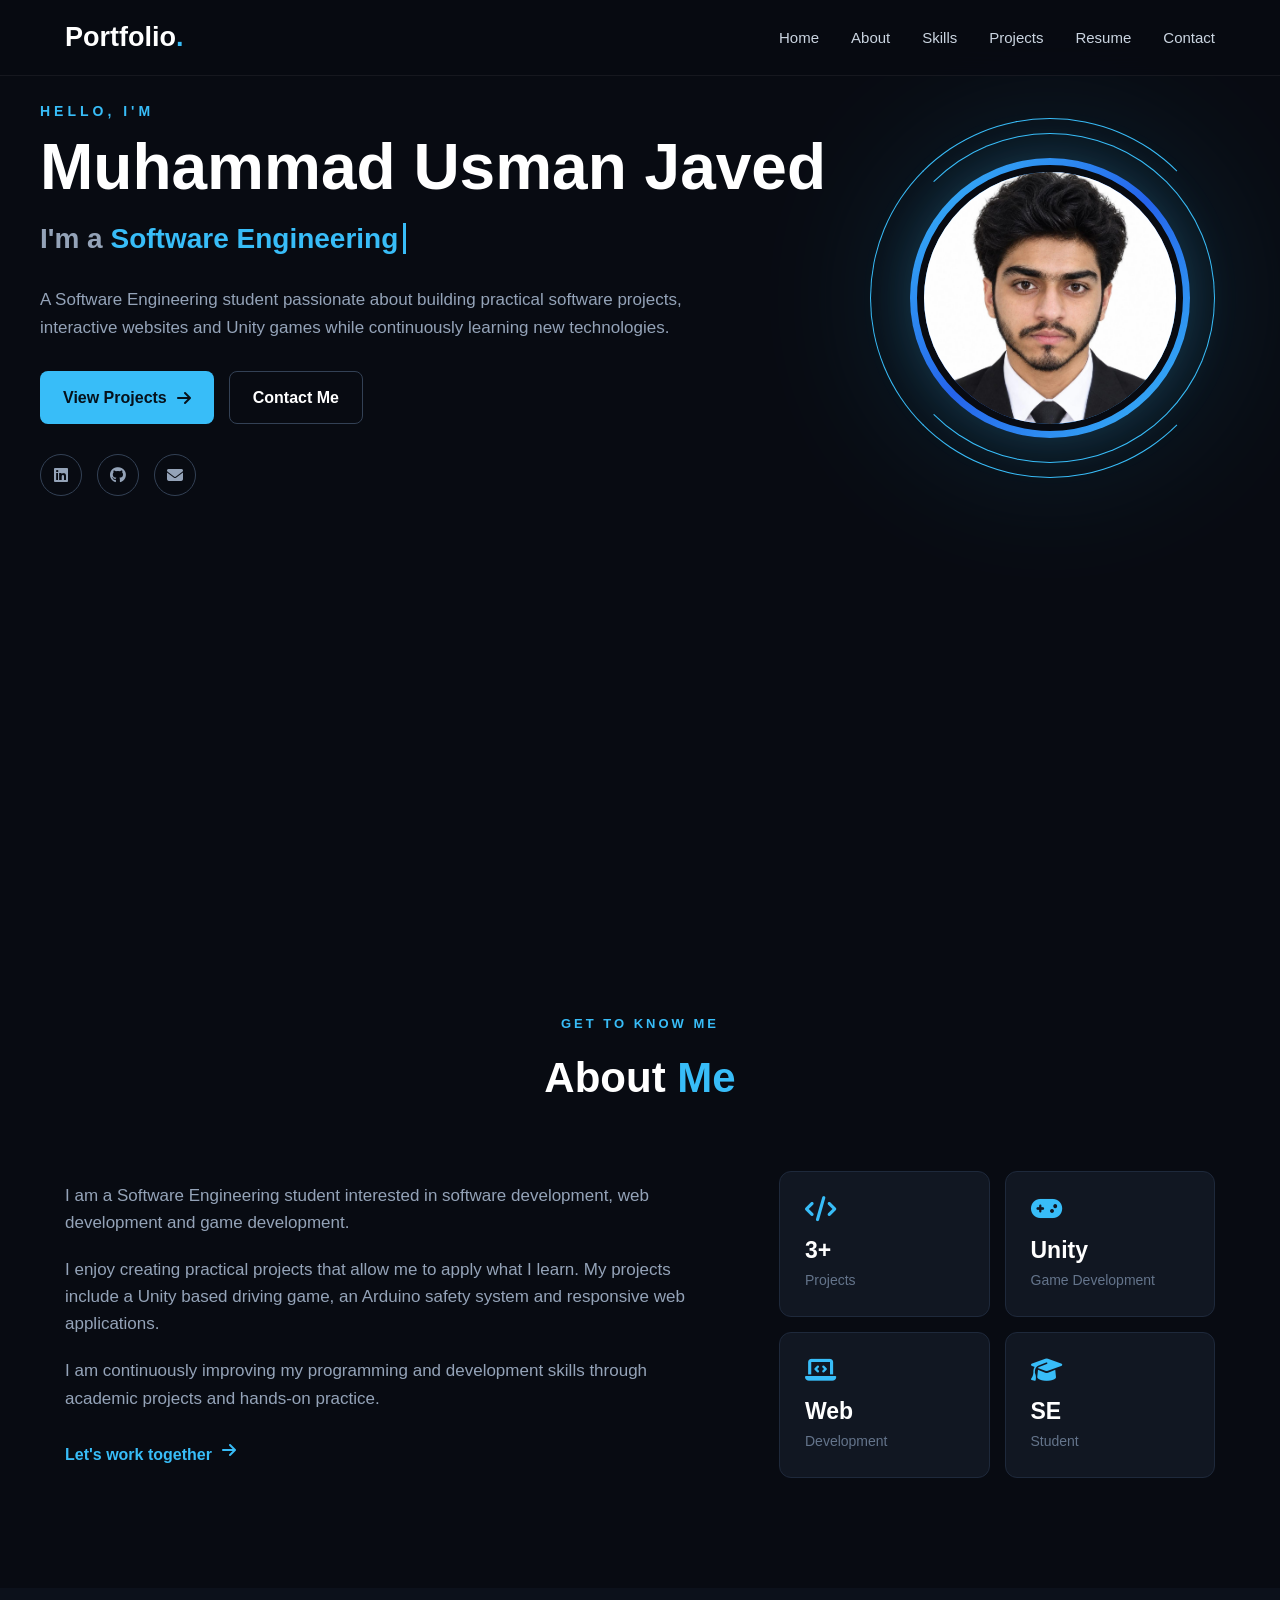
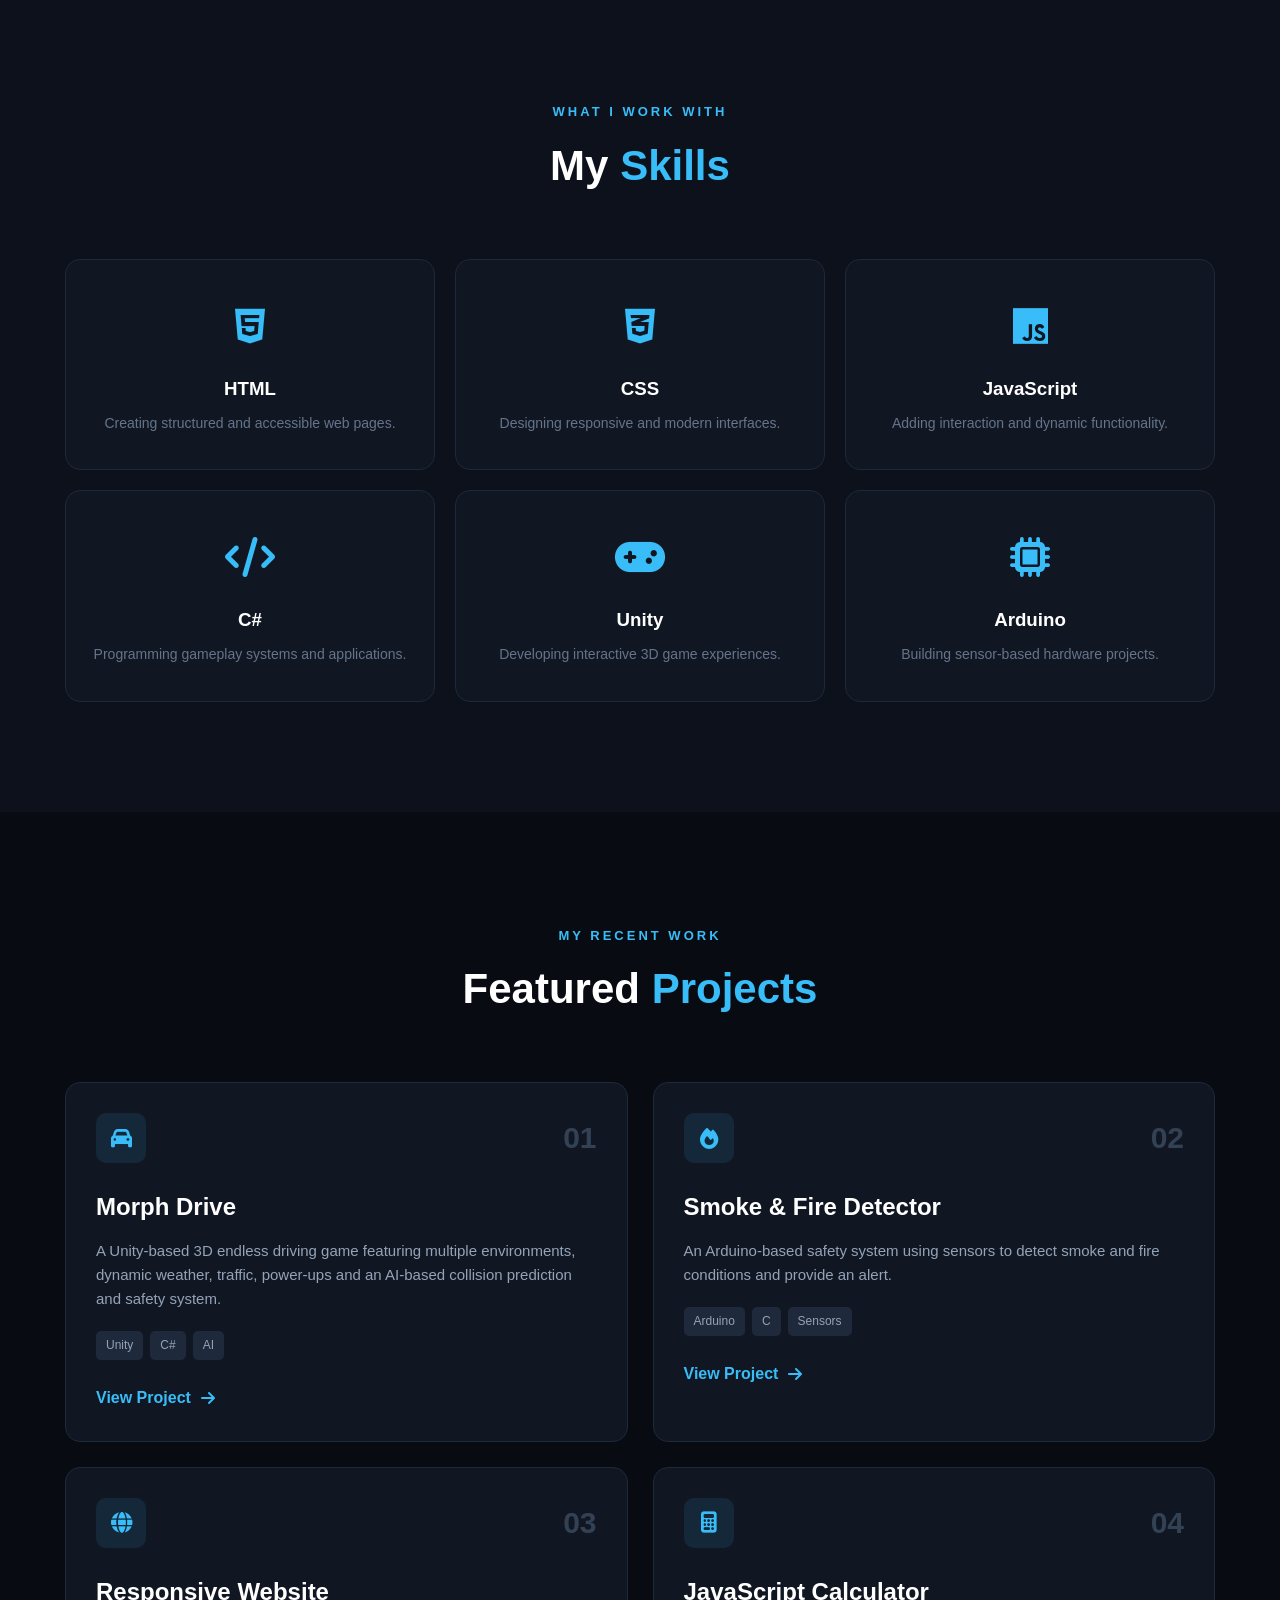
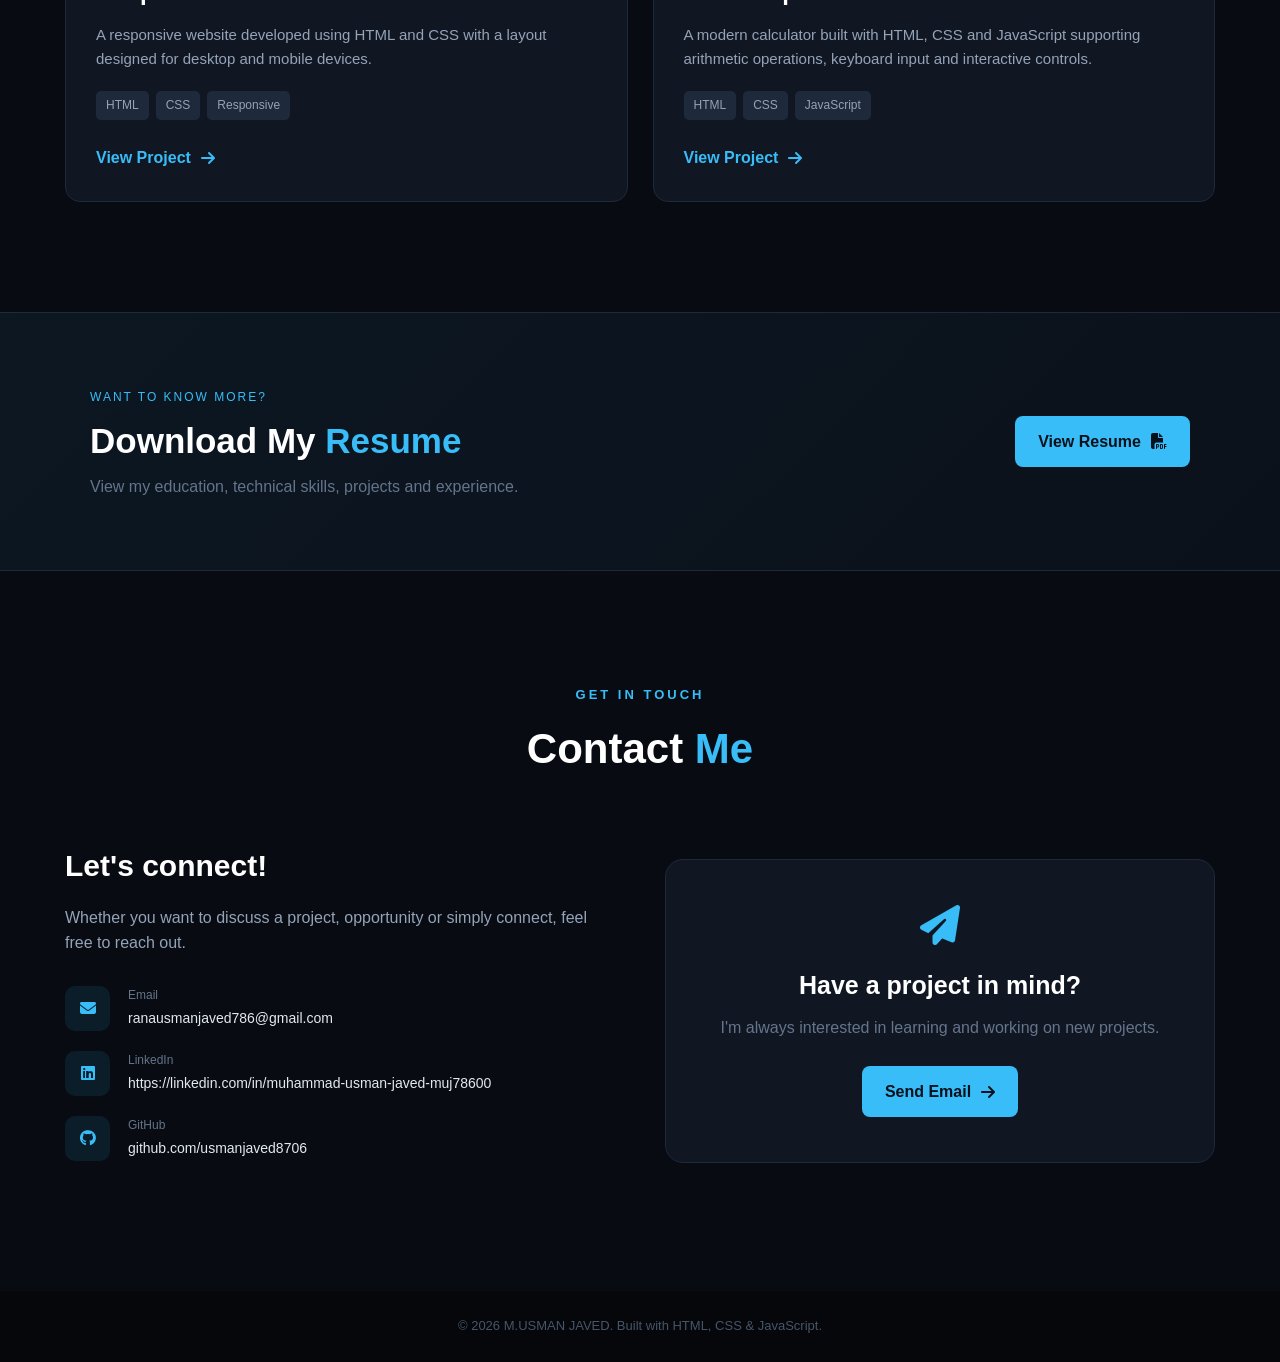
==== Index.html.html @ 0118e619 "Add files via upload" ====
<!DOCTYPE html>
<html lang="en">

<head>
    <meta charset="UTF-8">
    <meta name="viewport" content="width=device-width, initial-scale=1.0">

    <title>Muhammad Usman Javed| Software Engineering Student</title>

    <link rel="stylesheet" href="style.css">

    <!-- Font Awesome -->
    <link rel="stylesheet"
        href="https://cdnjs.cloudflare.com/ajax/libs/font-awesome/6.5.2/css/all.min.css">
</head>

<body>

    <!-- =========================
         NAVBAR
    ========================== -->

    <header class="header">

        <nav class="navbar">

            <a href="#home" class="logo">
                Portfolio<span>.</span>
            </a>

            <button class="menu-toggle" id="menuToggle">
                <i class="fas fa-bars"></i>
            </button>

            <ul class="nav-links" id="navLinks">

                <li>
                    <a href="#home">Home</a>
                </li>

                <li>
                    <a href="#about">About</a>
                </li>

                <li>
                    <a href="#skills">Skills</a>
                </li>

                <li>
                    <a href="#projects">Projects</a>
                </li>

                <li>
                    <a href="#resume">Resume</a>
                </li>

                <li>
                    <a href="#contact">Contact</a>
                </li>

            </ul>

        </nav>

    </header>


    <!-- =========================
         HERO
    ========================== -->

    <section id="home" class="hero">

        <div class="hero-container">

            <!-- LEFT SIDE -->

            <div class="hero-content">

                <p class="hello">
                    HELLO, I'M
                </p>

                <h1>
                    Muhammad Usman Javed
                </h1>

                <h2>
                    I'm a
                    <span id="typing"></span>
                </h2>

                <p class="hero-description">
                    A Software Engineering student passionate about
                    building practical software projects, interactive
                    websites and Unity games while continuously
                    learning new technologies.
                </p>

                <div class="hero-buttons">

                    <a href="#projects" class="btn primary-btn">
                        View Projects
                        <i class="fas fa-arrow-right"></i>
                    </a>

                    <a href="#contact" class="btn secondary-btn">
                        Contact Me
                    </a>

                </div>

                <div class="social-links">

                    <a href="https://linkedin.com/in/muhammad-usman-javed-muj78600" target="_blank">
                        <i class="fab fa-linkedin"></i>
                    </a>

                    <a href="https://github.com/usmanjaved8706" target="_blank">
                        <i class="fab fa-github"></i>
                    </a>

                    <a href="mailto:ranausmanjaved786@gmail.com">
                        <i class="fas fa-envelope"></i>
                    </a>

                </div>

            </div>


            <!-- PROFILE PHOTO -->

            <div class="profile-container">

                <div class="profile-glow"></div>

                <div class="profile-circle">

                    <img src="My Picture.jpeg"
                        alt="Profile Photo">

                </div>

                <div class="profile-decoration decoration-one"></div>
                <div class="profile-decoration decoration-two"></div>

            </div>

        </div>

    </section>


    <!-- =========================
         ABOUT
    ========================== -->

    <section id="about" class="section">

        <div class="section-heading">

            <span>GET TO KNOW ME</span>

            <h2>
                About <strong>Me</strong>
            </h2>

        </div>

        <div class="about-container">

            <div class="about-text">

                <p>
                    I am a Software Engineering student interested in
                    software development, web development and game
                    development.
                </p>

                <p>
                    I enjoy creating practical projects that allow me
                    to apply what I learn. My projects include a Unity
                    based driving game, an Arduino safety system and
                    responsive web applications.
                </p>

                <p>
                    I am continuously improving my programming and
                    development skills through academic projects and
                    hands-on practice.
                </p>

                <a href="#contact" class="text-link">
                    Let's work together
                    <i class="fas fa-arrow-right"></i>
                </a>

            </div>


            <div class="about-stats">

                <div class="stat-card">

                    <i class="fas fa-code"></i>

                    <h3>3+</h3>

                    <p>Projects</p>

                </div>

                <div class="stat-card">

                    <i class="fas fa-gamepad"></i>

                    <h3>Unity</h3>

                    <p>Game Development</p>

                </div>

                <div class="stat-card">

                    <i class="fas fa-laptop-code"></i>

                    <h3>Web</h3>

                    <p>Development</p>

                </div>

                <div class="stat-card">

                    <i class="fas fa-graduation-cap"></i>

                    <h3>SE</h3>

                    <p>Student</p>

                </div>

            </div>

        </div>

    </section>


    <!-- =========================
         SKILLS
    ========================== -->

    <section id="skills" class="section skills-section">

        <div class="section-heading">

            <span>WHAT I WORK WITH</span>

            <h2>
                My <strong>Skills</strong>
            </h2>

        </div>


        <div class="skills-grid">

            <div class="skill-card">

                <div class="skill-icon">
                    <i class="fab fa-html5"></i>
                </div>

                <h3>HTML</h3>

                <p>
                    Creating structured and accessible web pages.
                </p>

            </div>


            <div class="skill-card">

                <div class="skill-icon">
                    <i class="fab fa-css3-alt"></i>
                </div>

                <h3>CSS</h3>

                <p>
                    Designing responsive and modern interfaces.
                </p>

            </div>


            <div class="skill-card">

                <div class="skill-icon">
                    <i class="fab fa-js"></i>
                </div>

                <h3>JavaScript</h3>

                <p>
                    Adding interaction and dynamic functionality.
                </p>

            </div>


            <div class="skill-card">

                <div class="skill-icon">
                    <i class="fas fa-code"></i>
                </div>

                <h3>C#</h3>

                <p>
                    Programming gameplay systems and applications.
                </p>

            </div>


            <div class="skill-card">

                <div class="skill-icon">
                    <i class="fas fa-gamepad"></i>
                </div>

                <h3>Unity</h3>

                <p>
                    Developing interactive 3D game experiences.
                </p>

            </div>


            <div class="skill-card">

                <div class="skill-icon">
                    <i class="fas fa-microchip"></i>
                </div>

                <h3>Arduino</h3>

                <p>
                    Building sensor-based hardware projects.
                </p>

            </div>

        </div>

    </section>


    <!-- =========================
         PROJECTS
    ========================== -->

    <section id="projects" class="section">

        <div class="section-heading">

            <span>MY RECENT WORK</span>

            <h2>
                Featured <strong>Projects</strong>
            </h2>

        </div>


        <div class="projects-grid">


            <!-- PROJECT 1 -->

            <div class="project-card">

                <div class="project-top">

                    <div class="project-icon">
                        <i class="fas fa-car"></i>
                    </div>

                    <span>
                        01
                    </span>

                </div>

                <h3>
                    Morph Drive
                </h3>

                <p>
                    A Unity-based 3D endless driving game featuring
                    multiple environments, dynamic weather, traffic,
                    power-ups and an AI-based collision prediction
                    and safety system.
                </p>

                <div class="project-tags">

                    <span>Unity</span>
                    <span>C#</span>
                    <span>AI</span>

                </div>

                <a href="#" class="project-link">
                    View Project
                    <i class="fas fa-arrow-right"></i>
                </a>

            </div>


            <!-- PROJECT 2 -->

            <div class="project-card">

                <div class="project-top">

                    <div class="project-icon">
                        <i class="fas fa-fire"></i>
                    </div>

                    <span>
                        02
                    </span>

                </div>

                <h3>
                    Smoke & Fire Detector
                </h3>

                <p>
                    An Arduino-based safety system using sensors
                    to detect smoke and fire conditions and provide
                    an alert.
                </p>

                <div class="project-tags">

                    <span>Arduino</span>
                    <span>C</span>
                    <span>Sensors</span>

                </div>

                <a href="#" class="project-link">
                    View Project
                    <i class="fas fa-arrow-right"></i>
                </a>

            </div>


            <!-- PROJECT 3 -->

            <div class="project-card">

                <div class="project-top">

                    <div class="project-icon">
                        <i class="fas fa-globe"></i>
                    </div>

                    <span>
                        03
                    </span>

                </div>

                <h3>
                    Responsive Website
                </h3>

                <p>
                    A responsive website developed using HTML and
                    CSS with a layout designed for desktop and
                    mobile devices.
                </p>

                <div class="project-tags">

                    <span>HTML</span>
                    <span>CSS</span>
                    <span>Responsive</span>

                </div>

                <a href="#" class="project-link">
                    View Project
                    <i class="fas fa-arrow-right"></i>
                </a>

            </div>


            <!-- PROJECT 4 -->

            <div class="project-card">

                <div class="project-top">

                    <div class="project-icon">
                        <i class="fas fa-calculator"></i>
                    </div>

                    <span>
                        04
                    </span>

                </div>

                <h3>
                    JavaScript Calculator
                </h3>

                <p>
                    A modern calculator built with HTML, CSS and
                    JavaScript supporting arithmetic operations,
                    keyboard input and interactive controls.
                </p>

                <div class="project-tags">

                    <span>HTML</span>
                    <span>CSS</span>
                    <span>JavaScript</span>

                </div>

                <a href="#" class="project-link">
                    View Project
                    <i class="fas fa-arrow-right"></i>
                </a>

            </div>

        </div>

    </section>


    <!-- =========================
         RESUME
    ========================== -->

    <section id="resume" class="resume-section">

        <div class="resume-content">

            <div>

                <span class="resume-small">
                    WANT TO KNOW MORE?
                </span>

                <h2>
                    Download My <strong>Resume</strong>
                </h2>

                <p>
                    View my education, technical skills, projects
                    and experience.
                </p>

            </div>

            <a href="Muhammad Usman Javed CV.pdf"
                target="_blank"
                class="btn primary-btn">

                View Resume

                <i class="fas fa-file-pdf"></i>

            </a>

        </div>

    </section>


    <!-- =========================
         CONTACT
    ========================== -->

    <section id="contact" class="section contact-section">

        <div class="section-heading">

            <span>GET IN TOUCH</span>

            <h2>
                Contact <strong>Me</strong>
            </h2>

        </div>


        <div class="contact-container">

            <div class="contact-text">

                <h3>
                    Let's connect!
                </h3>

                <p>
                    Whether you want to discuss a project,
                    opportunity or simply connect, feel free
                    to reach out.
                </p>

                <div class="contact-item">

                    <i class="fas fa-envelope"></i>

                    <div>
                        <span>Email</span>
                        <a href="mailto:ranausmanjaved786@gmail.com">
                        ranausmanjaved786@gmail.com
                    </a>
                    </div>

                </div>


                <div class="contact-item">

                    <i class="fab fa-linkedin"></i>

                    <div>
                        <span>LinkedIn</span>
                        <a href="https://linkedin.com/in/muhammad-usman-javed-muj78600" target="_blank">
                            https://linkedin.com/in/muhammad-usman-javed-muj78600
                        </a>
                    </div>

                </div>


                <div class="contact-item">

                    <i class="fab fa-github"></i>

                    <div>
                        <span>GitHub</span>
                        <a href="https://github.com/usmanjaved8706" target="_blank">
                            github.com/usmanjaved8706
                        </a>
                    </div>

                </div>

            </div>


            <div class="contact-card">

                <i class="fas fa-paper-plane"></i>

                <h3>
                    Have a project in mind?
                </h3>

                <p>
                    I'm always interested in learning and
                    working on new projects.
                </p>

                <a href="mailto:ranausmanjaved786@gmail.com" class="btn primary-btn">

                    Send Email

                    <i class="fas fa-arrow-right"></i>

                </a>

            </div>

        </div>

    </section>


    <!-- =========================
         FOOTER
    ========================== -->

    <footer>

        <p>
            © 2026 M.USMAN JAVED.
            Built with HTML, CSS & JavaScript.
        </p>

    </footer>


    <script src="script.js"></script>

</body>

</html>
---- style.css ----
/* ========================================
   RESET
======================================== */

* {
    margin: 0;
    padding: 0;
    box-sizing: border-box;
}

html {
    scroll-behavior: smooth;
}

body {
    font-family: Arial, Helvetica, sans-serif;
    background: #080b12;
    color: #ffffff;
    line-height: 1.6;
}

html {
    overflow-x: hidden;
}

body {
    overflow-x: hidden;
    width: 100%;
}

a {
    text-decoration: none;
    color: inherit;
}

section {
    scroll-margin-top: 80px;
}


/* ========================================
   HEADER
======================================== */

.header {
    position: fixed;
    top: 0;
    left: 0;
    width: 100%;
    z-index: 1000;

    background: rgba(8, 11, 18, 0.85);

    backdrop-filter: blur(15px);

    border-bottom: 1px solid rgba(255, 255, 255, 0.06);
}

.navbar {
    max-width: 1200px;
    margin: auto;

    height: 75px;

    padding: 0 25px;

    display: flex;
    align-items: center;
    justify-content: space-between;
}

.logo {
    font-size: 27px;
    font-weight: 800;
}

.logo span {
    color: #38bdf8;
}

.nav-links {
    display: flex;
    list-style: none;
    gap: 32px;
}

.nav-links a {
    color: #cbd5e1;

    font-size: 15px;

    transition: 0.3s;
}

.nav-links a:hover {
    color: #38bdf8;
}

.menu-toggle {
    display: none;

    border: none;
    background: none;

    color: white;

    font-size: 25px;

    cursor: pointer;
}


/* ========================================
   HERO
======================================== */

/* ========================================
   HERO
======================================== */

.hero {
    min-height: 100vh;
    width: 100%;
    padding: 100px 25px 60px;
    box-sizing: border-box;
    overflow: hidden;
}

.hero-container {
    width: 100%;
    max-width: 1200px;
    margin: 0 auto;

    display: grid;
    grid-template-columns: minmax(0, 1fr) 380px;

    align-items: center;
    gap: 70px;
}

.hero-content {
    min-width: 0;
    max-width: 100%;
    animation: slideLeft 1s ease;
}

.hello {
    color: #38bdf8;
    font-size: 14px;
    letter-spacing: 4px;
    font-weight: bold;
    margin-bottom: 12px;
}

.hero h1 {
    font-size: 64px;
    line-height: 1.05;
    margin-bottom: 15px;
    white-space: nowrap;
}

.hero h2 {
    font-size: 28px;
    color: #94a3b8;
    margin-bottom: 25px;
}

#typing {
    color: #38bdf8;
    border-right: 3px solid #38bdf8;
    padding-right: 5px;
}

.hero-description {
    max-width: 650px;
    color: #94a3b8;
    font-size: 17px;
}

.hero-buttons {
    display: flex;
    gap: 15px;
    margin-top: 30px;
}

.btn {
    display: inline-flex;
    align-items: center;
    justify-content: center;
    gap: 10px;
    padding: 13px 23px;
    border-radius: 8px;
    font-weight: bold;
    transition: 0.3s;
}

.primary-btn {
    background: #38bdf8;
    color: #06111b;
}

.primary-btn:hover {
    transform: translateY(-4px);
    box-shadow: 0 10px 30px rgba(56, 189, 248, 0.25);
}

.secondary-btn {
    border: 1px solid #334155;
    color: white;
}

.secondary-btn:hover {
    border-color: #38bdf8;
    color: #38bdf8;
    transform: translateY(-4px);
}

.social-links {
    display: flex;
    gap: 15px;
    margin-top: 30px;
}

.social-links a {
    width: 42px;
    height: 42px;
    border: 1px solid #334155;
    border-radius: 50%;

    display: flex;
    justify-content: center;
    align-items: center;

    color: #94a3b8;
    transition: 0.3s;
}

.social-links a:hover {
    color: #38bdf8;
    border-color: #38bdf8;
    transform: translateY(-4px);
}


/* ========================================
   PROFILE PHOTO
======================================== */

.profile-container {
    position: relative;

    width: 350px;
    height: 350px;

    margin: auto;

    display: flex;

    justify-content: center;
    align-items: center;

    animation: float 4s ease-in-out infinite;
}

.profile-glow {
    position: absolute;

    width: 300px;
    height: 300px;

    border-radius: 50%;

    background: #38bdf8;

    filter: blur(80px);

    opacity: 0.16;
}

.profile-circle {
    position: relative;

    width: 280px;
    height: 280px;

    border-radius: 50%;

    padding: 7px;

    background:
        linear-gradient(
            135deg,
            #38bdf8,
            #2563eb,
            #38bdf8
        );

    box-shadow:
        0 0 50px rgba(56, 189, 248, 0.2);
}

.profile-circle img {
    width: 100%;
    height: 100%;

    border-radius: 50%;

    object-fit: cover;

    border: 7px solid #080b12;
}

.profile-decoration {
    position: absolute;

    border: 1px solid #38bdf8;

    border-radius: 50%;
}

.decoration-one {
    width: 330px;
    height: 330px;

    border-left-color: transparent;

    animation: rotate 10s linear infinite;
}

.decoration-two {
    width: 360px;
    height: 360px;

    border-right-color: transparent;

    animation: rotateReverse 15s linear infinite;
}


/* ========================================
   SECTIONS
======================================== */

.section {
    max-width: 1200px;

    margin: auto;

    padding: 110px 25px;
}

.section-heading {
    text-align: center;

    margin-bottom: 60px;
}

.section-heading span {
    color: #38bdf8;

    font-size: 13px;

    letter-spacing: 3px;

    font-weight: bold;
}

.section-heading h2 {
    font-size: 42px;

    margin-top: 8px;
}

.section-heading strong {
    color: #38bdf8;
}


/* ========================================
   ABOUT
======================================== */

.about-container {
    display: grid;

    grid-template-columns: 1.2fr 0.8fr;

    gap: 60px;

    align-items: center;
}

.about-text p {
    color: #94a3b8;

    font-size: 17px;

    margin-bottom: 20px;
}

.text-link {
    display: inline-flex;

    gap: 10px;

    color: #38bdf8;

    font-weight: bold;

    margin-top: 10px;
}

.text-link:hover i {
    transform: translateX(5px);
}

.text-link i {
    transition: 0.3s;
}

.about-stats {
    display: grid;

    grid-template-columns: 1fr 1fr;

    gap: 15px;
}

.stat-card {
    padding: 25px;

    background: #111722;

    border: 1px solid #1e293b;

    border-radius: 12px;

    transition: 0.3s;
}

.stat-card:hover {
    transform: translateY(-5px);

    border-color: #38bdf8;
}

.stat-card i {
    color: #38bdf8;

    font-size: 25px;

    margin-bottom: 10px;
}

.stat-card h3 {
    font-size: 23px;
}

.stat-card p {
    color: #64748b;

    font-size: 14px;
}


/* ========================================
   SKILLS
======================================== */

.skills-section {
    max-width: none;

    background: #0c111b;
}

.skills-section .section-heading,
.skills-grid {
    max-width: 1200px;

    margin-left: auto;
    margin-right: auto;
}

.skills-grid {
    display: grid;

    grid-template-columns:
        repeat(3, 1fr);

    gap: 20px;

    padding: 0 25px;
}

.skill-card {
    padding: 35px 25px;

    background: #111722;

    border: 1px solid #1e293b;

    border-radius: 15px;

    text-align: center;

    transition: 0.35s;
}

.skill-card:hover {
    transform: translateY(-8px);

    border-color: #38bdf8;

    box-shadow:
        0 15px 40px rgba(0, 0, 0, 0.2);
}

.skill-icon {
    font-size: 40px;

    color: #38bdf8;

    margin-bottom: 15px;
}

.skill-card h3 {
    margin-bottom: 8px;
}

.skill-card p {
    color: #64748b;

    font-size: 14px;
}


/* ========================================
   PROJECTS
======================================== */

.projects-grid {
    display: grid;

    grid-template-columns: 1fr 1fr;

    gap: 25px;
}

.project-card {
    padding: 30px;

    background: #111722;

    border: 1px solid #1e293b;

    border-radius: 15px;

    transition: 0.35s;
}

.project-card:hover {
    transform: translateY(-8px);

    border-color: #38bdf8;
}

.project-top {
    display: flex;

    justify-content: space-between;

    align-items: center;

    margin-bottom: 25px;
}

.project-icon {
    width: 50px;
    height: 50px;

    border-radius: 10px;

    background: rgba(56, 189, 248, 0.1);

    color: #38bdf8;

    display: flex;

    justify-content: center;
    align-items: center;

    font-size: 21px;
}

.project-top > span {
    color: #334155;

    font-size: 30px;

    font-weight: bold;
}

.project-card h3 {
    font-size: 24px;

    margin-bottom: 12px;
}

.project-card p {
    color: #94a3b8;

    font-size: 15px;
}

.project-tags {
    display: flex;

    flex-wrap: wrap;

    gap: 7px;

    margin-top: 20px;
}

.project-tags span {
    padding: 5px 10px;

    border-radius: 5px;

    background: #1e293b;

    color: #94a3b8;

    font-size: 12px;
}

.project-link {
    display: inline-flex;

    gap: 10px;

    align-items: center;

    margin-top: 25px;

    color: #38bdf8;

    font-weight: bold;
}

.project-link i {
    transition: 0.3s;
}

.project-link:hover i {
    transform: translateX(5px);
}


/* ========================================
   RESUME
======================================== */

.resume-section {
    padding: 70px 25px;

    background:
        linear-gradient(
            135deg,
            #0c1722,
            #0b111b
        );

    border-top: 1px solid #1e293b;

    border-bottom: 1px solid #1e293b;
}

.resume-content {
    max-width: 1100px;

    margin: auto;

    display: flex;

    align-items: center;

    justify-content: space-between;

    gap: 30px;
}

.resume-small {
    color: #38bdf8;

    font-size: 12px;

    letter-spacing: 2px;
}

.resume-content h2 {
    font-size: 35px;

    margin: 5px 0;
}

.resume-content strong {
    color: #38bdf8;
}

.resume-content p {
    color: #64748b;
}


/* ========================================
   CONTACT
======================================== */

.contact-container {
    display: grid;

    grid-template-columns: 1fr 1fr;

    gap: 50px;

    align-items: center;
}

.contact-text h3 {
    font-size: 30px;

    margin-bottom: 15px;
}

.contact-text > p {
    color: #94a3b8;

    margin-bottom: 30px;
}

.contact-item {
    display: flex;

    align-items: center;

    gap: 18px;

    margin: 20px 0;
}

.contact-item > i {
    width: 45px;
    height: 45px;

    display: flex;

    justify-content: center;
    align-items: center;

    border-radius: 10px;

    background: rgba(56, 189, 248, 0.1);

    color: #38bdf8;
}

.contact-item span {
    display: block;

    color: #64748b;

    font-size: 12px;
}

.contact-item a {
    color: #e2e8f0;

    font-size: 14px;
}

.contact-item a:hover {
    color: #38bdf8;
}

.contact-card {
    padding: 45px;

    background: #111722;

    border: 1px solid #1e293b;

    border-radius: 18px;

    text-align: center;
}

.contact-card > i {
    color: #38bdf8;

    font-size: 40px;

    margin-bottom: 20px;
}

.contact-card h3 {
    font-size: 25px;

    margin-bottom: 10px;
}

.contact-card p {
    color: #64748b;

    margin-bottom: 25px;
}


/* ========================================
   FOOTER
======================================== */

footer {
    padding: 25px;

    text-align: center;

    background: #05070b;

    color: #475569;

    font-size: 13px;
}


/* ========================================
   ANIMATIONS
======================================== */

@keyframes slideLeft {

    from {
        opacity: 0;

        transform: translateX(-40px);
    }

    to {
        opacity: 1;

        transform: translateX(0);
    }
}

@keyframes float {

    0%, 100% {
        transform: translateY(0);
    }

    50% {
        transform: translateY(-12px);
    }
}

@keyframes rotate {

    from {
        transform: rotate(0deg);
    }

    to {
        transform: rotate(360deg);
    }
}

@keyframes rotateReverse {

    from {
        transform: rotate(360deg);
    }

    to {
        transform: rotate(0deg);
    }
}


/* ========================================
   RESPONSIVE DESIGN
======================================== */

/* ========================================
   RESPONSIVE DESIGN
======================================== */

@media (max-width: 900px) {

    .hero {
        padding-top: 120px;
    }

    .hero-container {
        grid-template-columns: 1fr;
        gap: 45px;
        text-align: center;
    }

    .hero-content {
        width: 100%;
    }

    .hero h1 {
        font-size: 40px;
        white-space: nowrap;
    }

    .hero-description {
        margin: 0 auto;
    }

    .hero-buttons,
    .social-links {
        justify-content: center;
    }

    .profile-container {
        order: -1;

        width: 300px;
        height: 300px;

        margin: 0 auto;
    }

    .profile-circle {
        width: 230px;
        height: 230px;
    }

    .decoration-one {
        width: 270px;
        height: 270px;
    }

    .decoration-two {
        width: 295px;
        height: 295px;
    }

    .about-container {
        grid-template-columns: 1fr;
    }

    .skills-grid {
        grid-template-columns: 1fr 1fr;
    }

    .contact-container {
        grid-template-columns: 1fr;
    }
}


@media (max-width: 700px) {

    .menu-toggle {
        display: block;
    }

    .nav-links {
        position: absolute;
        top: 75px;
        left: 0;
        width: 100%;

        background: #0b1019;
        border-top: 1px solid #1e293b;

        flex-direction: column;
        align-items: center;
        gap: 0;

        max-height: 0;
        overflow: hidden;

        transition: 0.3s;
    }

    .nav-links.active {
        max-height: 400px;
        padding: 15px 0;
    }

    .nav-links li {
        width: 100%;
        text-align: center;
    }

    .nav-links a {
        display: block;
        padding: 13px;
    }

    .hero h1 {
        font-size: 35px;
        white-space: nowrap;
    }

    .hero h2 {
        font-size: 22px;
    }

    .hero-buttons {
        flex-direction: column;
    }

    .section-heading h2 {
        font-size: 35px;
    }

    .skills-grid,
    .projects-grid {
        grid-template-columns: 1fr;
    }

    .about-stats {
        grid-template-columns: 1fr 1fr;
    }

    .resume-content {
        flex-direction: column;
        text-align: center;
    }
}


@media (max-width: 450px) {

    .hero {
        padding-left: 15px;
        padding-right: 15px;
    }

    .hero h1 {
        font-size: 27px;
        white-space: nowrap;
    }

    .profile-container {
        width: 260px;
        height: 260px;
    }

    .profile-circle {
        width: 200px;
        height: 200px;
    }

    .decoration-one {
        width: 235px;
        height: 235px;
    }

    .decoration-two {
        width: 255px;
        height: 255px;
    }

    .about-stats {
        grid-template-columns: 1fr;
    }
}
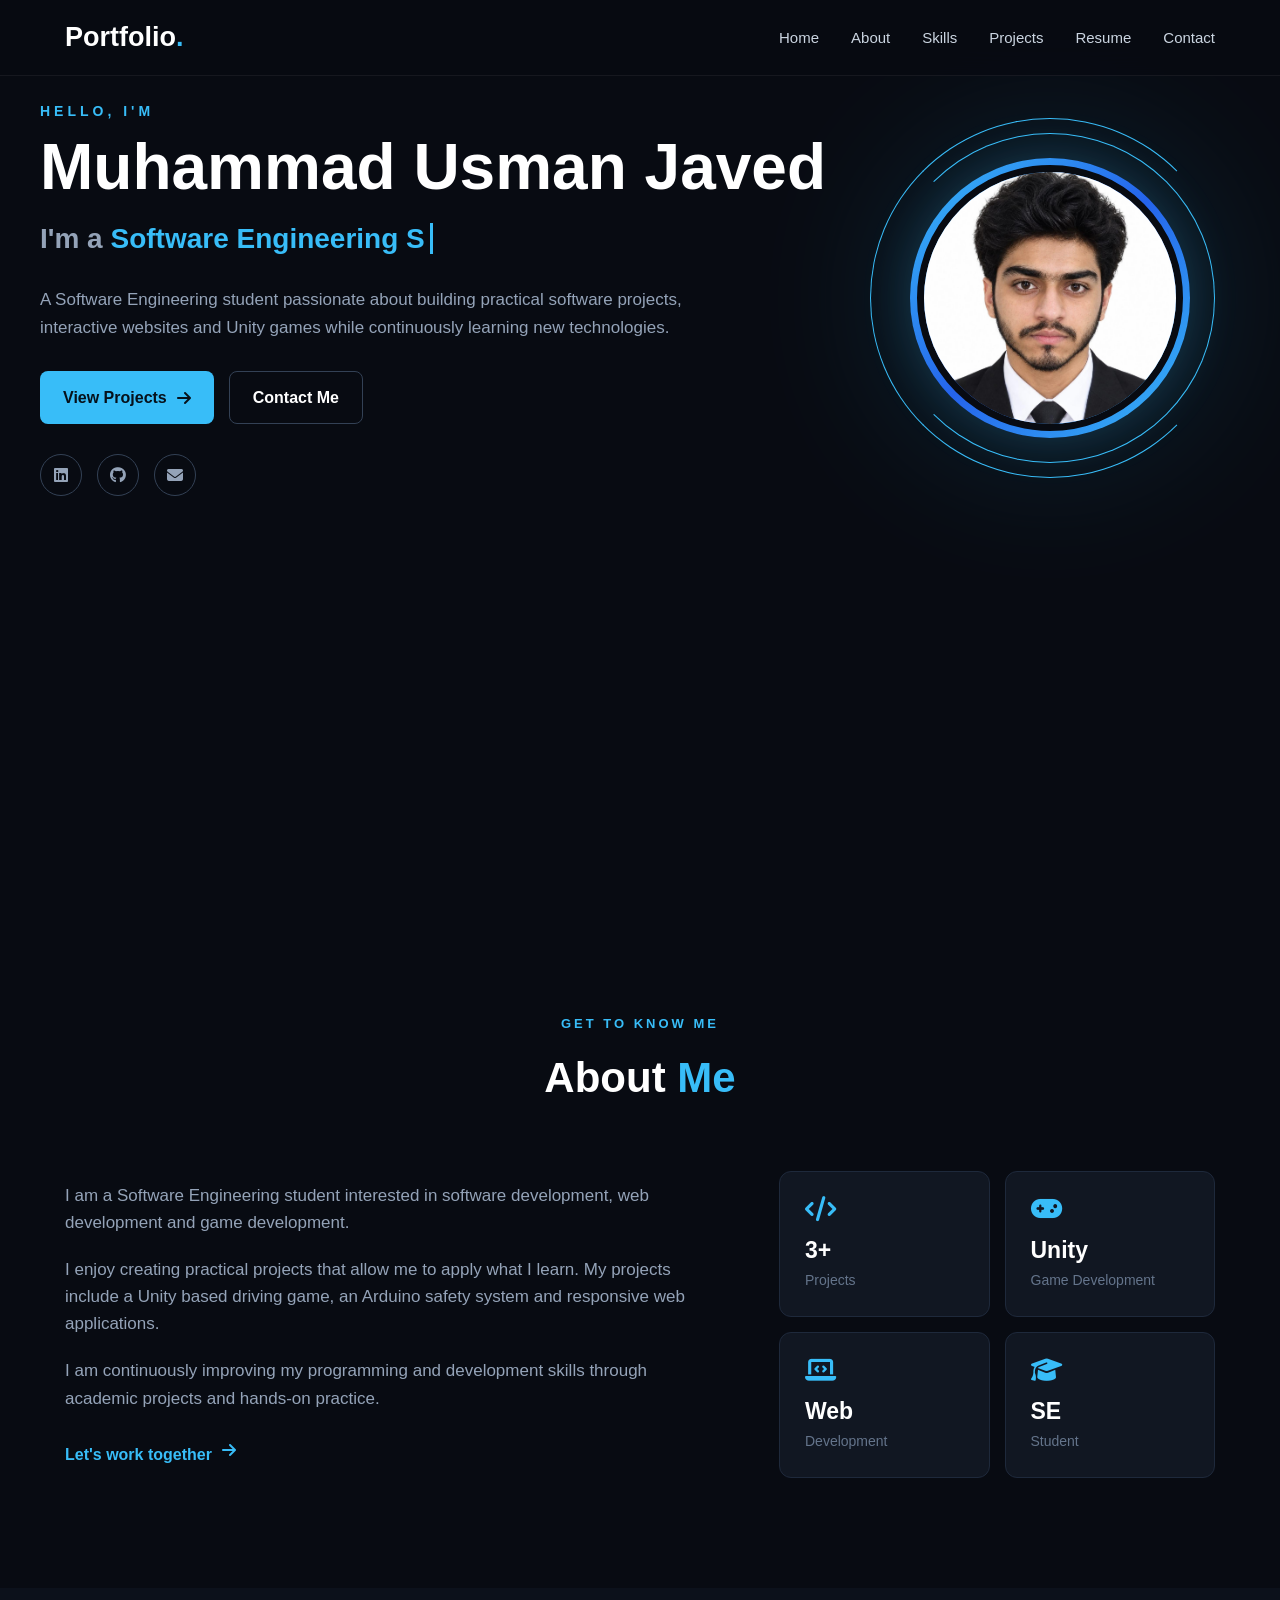
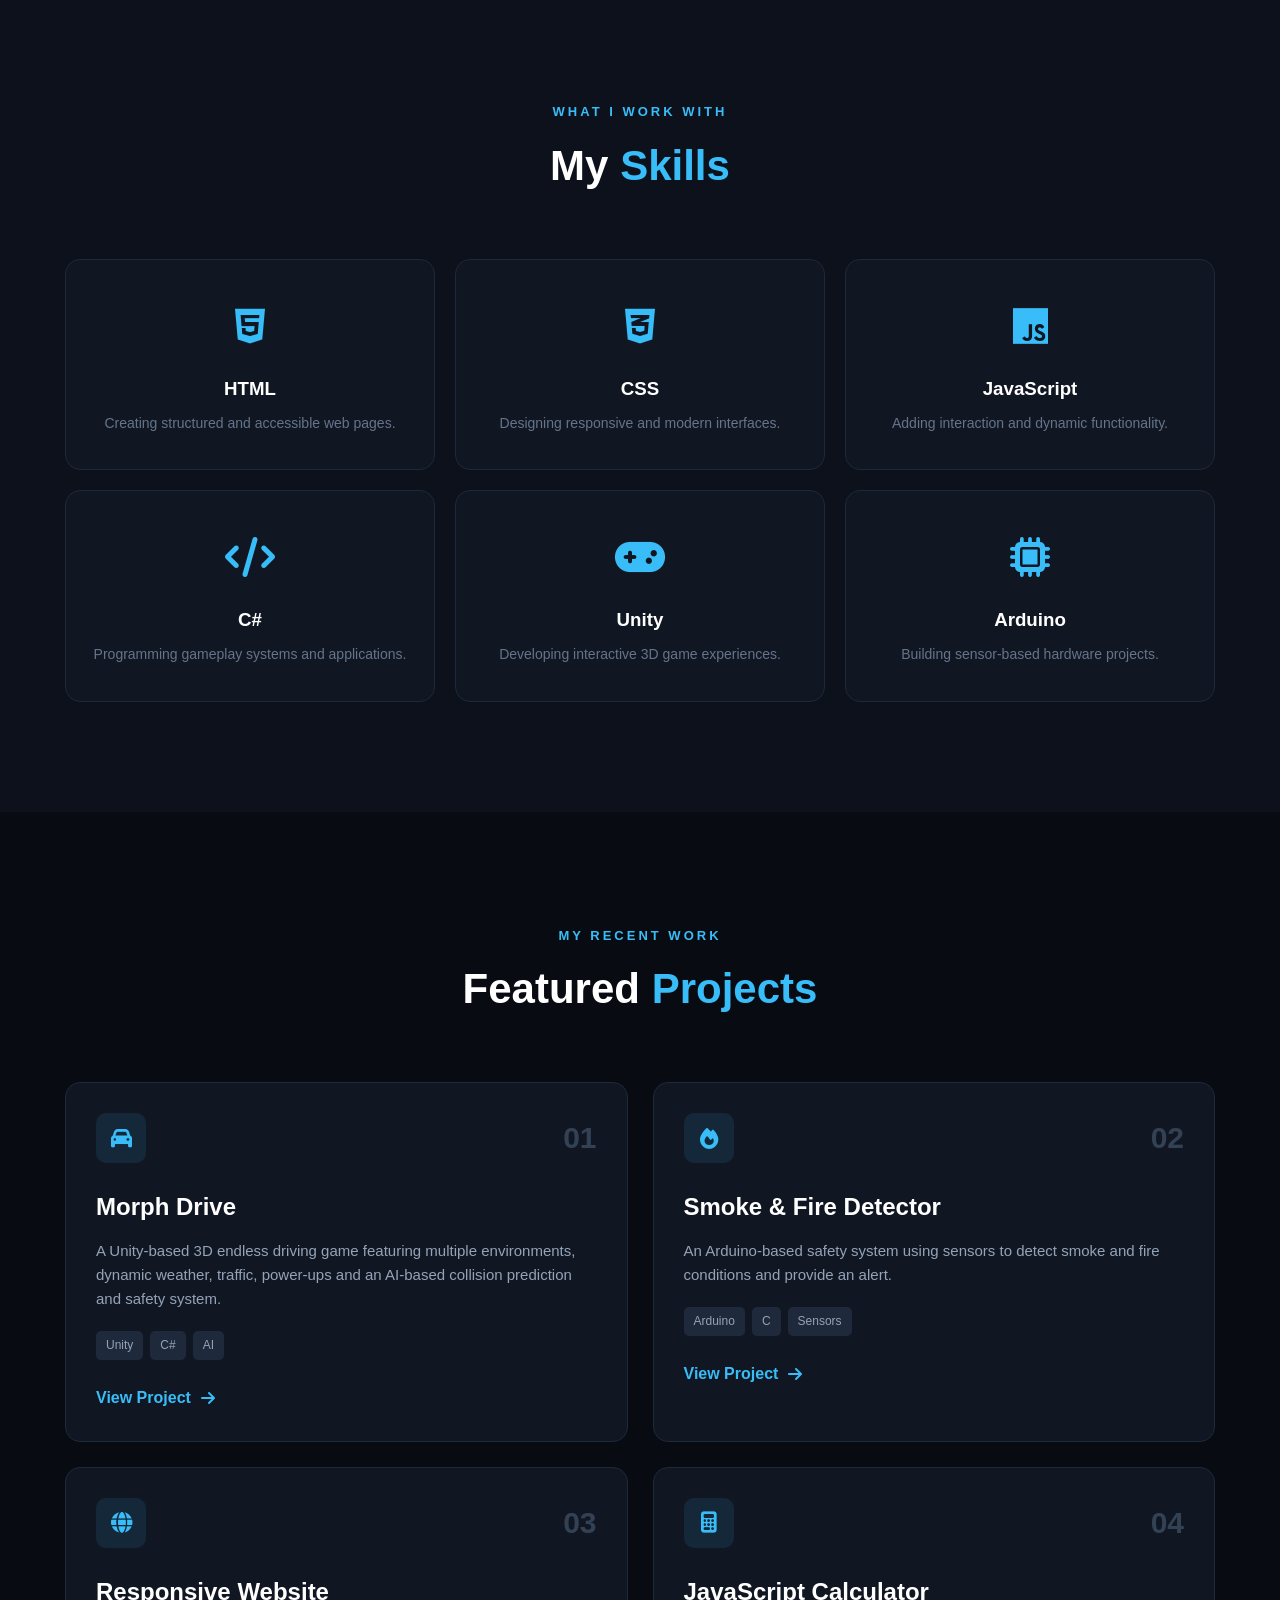
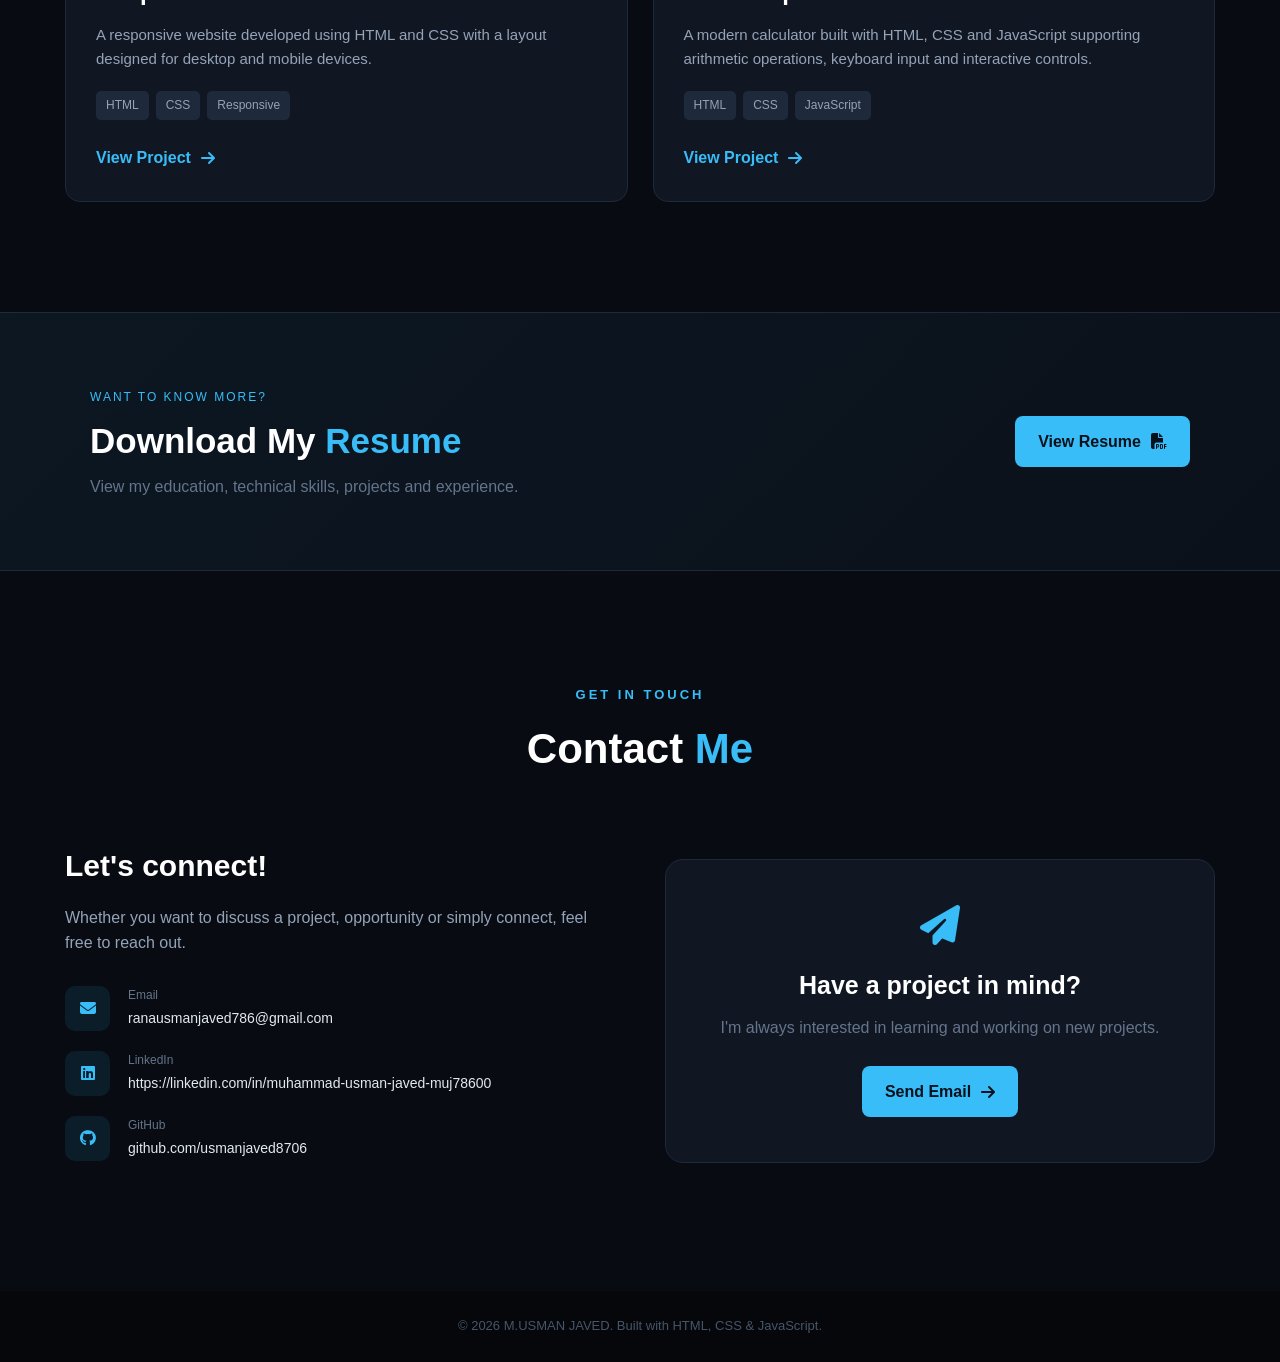
==== commit cfd85a51: "Initial portfolio upload" ====
--- a/Index.html.html
+++ b/Index.html.html
@@ -1,718 +1,718 @@
-<!DOCTYPE html>
-<html lang="en">
-
-<head>
-    <meta charset="UTF-8">
-    <meta name="viewport" content="width=device-width, initial-scale=1.0">
-
-    <title>Muhammad Usman Javed| Software Engineering Student</title>
-
-    <link rel="stylesheet" href="style.css">
-
-    <!-- Font Awesome -->
-    <link rel="stylesheet"
-        href="https://cdnjs.cloudflare.com/ajax/libs/font-awesome/6.5.2/css/all.min.css">
-</head>
-
-<body>
-
-    <!-- =========================
-         NAVBAR
-    ========================== -->
-
-    <header class="header">
-
-        <nav class="navbar">
-
-            <a href="#home" class="logo">
-                Portfolio<span>.</span>
-            </a>
-
-            <button class="menu-toggle" id="menuToggle">
-                <i class="fas fa-bars"></i>
-            </button>
-
-            <ul class="nav-links" id="navLinks">
-
-                <li>
-                    <a href="#home">Home</a>
-                </li>
-
-                <li>
-                    <a href="#about">About</a>
-                </li>
-
-                <li>
-                    <a href="#skills">Skills</a>
-                </li>
-
-                <li>
-                    <a href="#projects">Projects</a>
-                </li>
-
-                <li>
-                    <a href="#resume">Resume</a>
-                </li>
-
-                <li>
-                    <a href="#contact">Contact</a>
-                </li>
-
-            </ul>
-
-        </nav>
-
-    </header>
-
-
-    <!-- =========================
-         HERO
-    ========================== -->
-
-    <section id="home" class="hero">
-
-        <div class="hero-container">
-
-            <!-- LEFT SIDE -->
-
-            <div class="hero-content">
-
-                <p class="hello">
-                    HELLO, I'M
-                </p>
-
-                <h1>
-                    Muhammad Usman Javed
-                </h1>
-
-                <h2>
-                    I'm a
-                    <span id="typing"></span>
-                </h2>
-
-                <p class="hero-description">
-                    A Software Engineering student passionate about
-                    building practical software projects, interactive
-                    websites and Unity games while continuously
-                    learning new technologies.
-                </p>
-
-                <div class="hero-buttons">
-
-                    <a href="#projects" class="btn primary-btn">
-                        View Projects
-                        <i class="fas fa-arrow-right"></i>
-                    </a>
-
-                    <a href="#contact" class="btn secondary-btn">
-                        Contact Me
-                    </a>
-
-                </div>
-
-                <div class="social-links">
-
-                    <a href="https://linkedin.com/in/muhammad-usman-javed-muj78600" target="_blank">
-                        <i class="fab fa-linkedin"></i>
-                    </a>
-
-                    <a href="https://github.com/usmanjaved8706" target="_blank">
-                        <i class="fab fa-github"></i>
-                    </a>
-
-                    <a href="mailto:ranausmanjaved786@gmail.com">
-                        <i class="fas fa-envelope"></i>
-                    </a>
-
-                </div>
-
-            </div>
-
-
-            <!-- PROFILE PHOTO -->
-
-            <div class="profile-container">
-
-                <div class="profile-glow"></div>
-
-                <div class="profile-circle">
-
-                    <img src="My Picture.jpeg"
-                        alt="Profile Photo">
-
-                </div>
-
-                <div class="profile-decoration decoration-one"></div>
-                <div class="profile-decoration decoration-two"></div>
-
-            </div>
-
-        </div>
-
-    </section>
-
-
-    <!-- =========================
-         ABOUT
-    ========================== -->
-
-    <section id="about" class="section">
-
-        <div class="section-heading">
-
-            <span>GET TO KNOW ME</span>
-
-            <h2>
-                About <strong>Me</strong>
-            </h2>
-
-        </div>
-
-        <div class="about-container">
-
-            <div class="about-text">
-
-                <p>
-                    I am a Software Engineering student interested in
-                    software development, web development and game
-                    development.
-                </p>
-
-                <p>
-                    I enjoy creating practical projects that allow me
-                    to apply what I learn. My projects include a Unity
-                    based driving game, an Arduino safety system and
-                    responsive web applications.
-                </p>
-
-                <p>
-                    I am continuously improving my programming and
-                    development skills through academic projects and
-                    hands-on practice.
-                </p>
-
-                <a href="#contact" class="text-link">
-                    Let's work together
-                    <i class="fas fa-arrow-right"></i>
-                </a>
-
-            </div>
-
-
-            <div class="about-stats">
-
-                <div class="stat-card">
-
-                    <i class="fas fa-code"></i>
-
-                    <h3>3+</h3>
-
-                    <p>Projects</p>
-
-                </div>
-
-                <div class="stat-card">
-
-                    <i class="fas fa-gamepad"></i>
-
-                    <h3>Unity</h3>
-
-                    <p>Game Development</p>
-
-                </div>
-
-                <div class="stat-card">
-
-                    <i class="fas fa-laptop-code"></i>
-
-                    <h3>Web</h3>
-
-                    <p>Development</p>
-
-                </div>
-
-                <div class="stat-card">
-
-                    <i class="fas fa-graduation-cap"></i>
-
-                    <h3>SE</h3>
-
-                    <p>Student</p>
-
-                </div>
-
-            </div>
-
-        </div>
-
-    </section>
-
-
-    <!-- =========================
-         SKILLS
-    ========================== -->
-
-    <section id="skills" class="section skills-section">
-
-        <div class="section-heading">
-
-            <span>WHAT I WORK WITH</span>
-
-            <h2>
-                My <strong>Skills</strong>
-            </h2>
-
-        </div>
-
-
-        <div class="skills-grid">
-
-            <div class="skill-card">
-
-                <div class="skill-icon">
-                    <i class="fab fa-html5"></i>
-                </div>
-
-                <h3>HTML</h3>
-
-                <p>
-                    Creating structured and accessible web pages.
-                </p>
-
-            </div>
-
-
-            <div class="skill-card">
-
-                <div class="skill-icon">
-                    <i class="fab fa-css3-alt"></i>
-                </div>
-
-                <h3>CSS</h3>
-
-                <p>
-                    Designing responsive and modern interfaces.
-                </p>
-
-            </div>
-
-
-            <div class="skill-card">
-
-                <div class="skill-icon">
-                    <i class="fab fa-js"></i>
-                </div>
-
-                <h3>JavaScript</h3>
-
-                <p>
-                    Adding interaction and dynamic functionality.
-                </p>
-
-            </div>
-
-
-            <div class="skill-card">
-
-                <div class="skill-icon">
-                    <i class="fas fa-code"></i>
-                </div>
-
-                <h3>C#</h3>
-
-                <p>
-                    Programming gameplay systems and applications.
-                </p>
-
-            </div>
-
-
-            <div class="skill-card">
-
-                <div class="skill-icon">
-                    <i class="fas fa-gamepad"></i>
-                </div>
-
-                <h3>Unity</h3>
-
-                <p>
-                    Developing interactive 3D game experiences.
-                </p>
-
-            </div>
-
-
-            <div class="skill-card">
-
-                <div class="skill-icon">
-                    <i class="fas fa-microchip"></i>
-                </div>
-
-                <h3>Arduino</h3>
-
-                <p>
-                    Building sensor-based hardware projects.
-                </p>
-
-            </div>
-
-        </div>
-
-    </section>
-
-
-    <!-- =========================
-         PROJECTS
-    ========================== -->
-
-    <section id="projects" class="section">
-
-        <div class="section-heading">
-
-            <span>MY RECENT WORK</span>
-
-            <h2>
-                Featured <strong>Projects</strong>
-            </h2>
-
-        </div>
-
-
-        <div class="projects-grid">
-
-
-            <!-- PROJECT 1 -->
-
-            <div class="project-card">
-
-                <div class="project-top">
-
-                    <div class="project-icon">
-                        <i class="fas fa-car"></i>
-                    </div>
-
-                    <span>
-                        01
-                    </span>
-
-                </div>
-
-                <h3>
-                    Morph Drive
-                </h3>
-
-                <p>
-                    A Unity-based 3D endless driving game featuring
-                    multiple environments, dynamic weather, traffic,
-                    power-ups and an AI-based collision prediction
-                    and safety system.
-                </p>
-
-                <div class="project-tags">
-
-                    <span>Unity</span>
-                    <span>C#</span>
-                    <span>AI</span>
-
-                </div>
-
-                <a href="#" class="project-link">
-                    View Project
-                    <i class="fas fa-arrow-right"></i>
-                </a>
-
-            </div>
-
-
-            <!-- PROJECT 2 -->
-
-            <div class="project-card">
-
-                <div class="project-top">
-
-                    <div class="project-icon">
-                        <i class="fas fa-fire"></i>
-                    </div>
-
-                    <span>
-                        02
-                    </span>
-
-                </div>
-
-                <h3>
-                    Smoke & Fire Detector
-                </h3>
-
-                <p>
-                    An Arduino-based safety system using sensors
-                    to detect smoke and fire conditions and provide
-                    an alert.
-                </p>
-
-                <div class="project-tags">
-
-                    <span>Arduino</span>
-                    <span>C</span>
-                    <span>Sensors</span>
-
-                </div>
-
-                <a href="#" class="project-link">
-                    View Project
-                    <i class="fas fa-arrow-right"></i>
-                </a>
-
-            </div>
-
-
-            <!-- PROJECT 3 -->
-
-            <div class="project-card">
-
-                <div class="project-top">
-
-                    <div class="project-icon">
-                        <i class="fas fa-globe"></i>
-                    </div>
-
-                    <span>
-                        03
-                    </span>
-
-                </div>
-
-                <h3>
-                    Responsive Website
-                </h3>
-
-                <p>
-                    A responsive website developed using HTML and
-                    CSS with a layout designed for desktop and
-                    mobile devices.
-                </p>
-
-                <div class="project-tags">
-
-                    <span>HTML</span>
-                    <span>CSS</span>
-                    <span>Responsive</span>
-
-                </div>
-
-                <a href="#" class="project-link">
-                    View Project
-                    <i class="fas fa-arrow-right"></i>
-                </a>
-
-            </div>
-
-
-            <!-- PROJECT 4 -->
-
-            <div class="project-card">
-
-                <div class="project-top">
-
-                    <div class="project-icon">
-                        <i class="fas fa-calculator"></i>
-                    </div>
-
-                    <span>
-                        04
-                    </span>
-
-                </div>
-
-                <h3>
-                    JavaScript Calculator
-                </h3>
-
-                <p>
-                    A modern calculator built with HTML, CSS and
-                    JavaScript supporting arithmetic operations,
-                    keyboard input and interactive controls.
-                </p>
-
-                <div class="project-tags">
-
-                    <span>HTML</span>
-                    <span>CSS</span>
-                    <span>JavaScript</span>
-
-                </div>
-
-                <a href="#" class="project-link">
-                    View Project
-                    <i class="fas fa-arrow-right"></i>
-                </a>
-
-            </div>
-
-        </div>
-
-    </section>
-
-
-    <!-- =========================
-         RESUME
-    ========================== -->
-
-    <section id="resume" class="resume-section">
-
-        <div class="resume-content">
-
-            <div>
-
-                <span class="resume-small">
-                    WANT TO KNOW MORE?
-                </span>
-
-                <h2>
-                    Download My <strong>Resume</strong>
-                </h2>
-
-                <p>
-                    View my education, technical skills, projects
-                    and experience.
-                </p>
-
-            </div>
-
-            <a href="Muhammad Usman Javed CV.pdf"
-                target="_blank"
-                class="btn primary-btn">
-
-                View Resume
-
-                <i class="fas fa-file-pdf"></i>
-
-            </a>
-
-        </div>
-
-    </section>
-
-
-    <!-- =========================
-         CONTACT
-    ========================== -->
-
-    <section id="contact" class="section contact-section">
-
-        <div class="section-heading">
-
-            <span>GET IN TOUCH</span>
-
-            <h2>
-                Contact <strong>Me</strong>
-            </h2>
-
-        </div>
-
-
-        <div class="contact-container">
-
-            <div class="contact-text">
-
-                <h3>
-                    Let's connect!
-                </h3>
-
-                <p>
-                    Whether you want to discuss a project,
-                    opportunity or simply connect, feel free
-                    to reach out.
-                </p>
-
-                <div class="contact-item">
-
-                    <i class="fas fa-envelope"></i>
-
-                    <div>
-                        <span>Email</span>
-                        <a href="mailto:ranausmanjaved786@gmail.com">
-                        ranausmanjaved786@gmail.com
-                    </a>
-                    </div>
-
-                </div>
-
-
-                <div class="contact-item">
-
-                    <i class="fab fa-linkedin"></i>
-
-                    <div>
-                        <span>LinkedIn</span>
-                        <a href="https://linkedin.com/in/muhammad-usman-javed-muj78600" target="_blank">
-                            https://linkedin.com/in/muhammad-usman-javed-muj78600
-                        </a>
-                    </div>
-
-                </div>
-
-
-                <div class="contact-item">
-
-                    <i class="fab fa-github"></i>
-
-                    <div>
-                        <span>GitHub</span>
-                        <a href="https://github.com/usmanjaved8706" target="_blank">
-                            github.com/usmanjaved8706
-                        </a>
-                    </div>
-
-                </div>
-
-            </div>
-
-
-            <div class="contact-card">
-
-                <i class="fas fa-paper-plane"></i>
-
-                <h3>
-                    Have a project in mind?
-                </h3>
-
-                <p>
-                    I'm always interested in learning and
-                    working on new projects.
-                </p>
-
-                <a href="mailto:ranausmanjaved786@gmail.com" class="btn primary-btn">
-
-                    Send Email
-
-                    <i class="fas fa-arrow-right"></i>
-
-                </a>
-
-            </div>
-
-        </div>
-
-    </section>
-
-
-    <!-- =========================
-         FOOTER
-    ========================== -->
-
-    <footer>
-
-        <p>
-            © 2026 M.USMAN JAVED.
-            Built with HTML, CSS & JavaScript.
-        </p>
-
-    </footer>
-
-
-    <script src="script.js"></script>
-
-</body>
-
+<!DOCTYPE html>
+<html lang="en">
+
+<head>
+    <meta charset="UTF-8">
+    <meta name="viewport" content="width=device-width, initial-scale=1.0">
+
+    <title>Muhammad Usman Javed| Software Engineering Student</title>
+
+    <link rel="stylesheet" href="style.css">
+
+    <!-- Font Awesome -->
+    <link rel="stylesheet"
+        href="https://cdnjs.cloudflare.com/ajax/libs/font-awesome/6.5.2/css/all.min.css">
+</head>
+
+<body>
+
+    <!-- =========================
+            NAVBAR
+    ========================== -->
+
+    <header class="header">
+
+        <nav class="navbar">
+
+            <a href="#home" class="logo">
+                Portfolio<span>.</span>
+            </a>
+
+            <button class="menu-toggle" id="menuToggle">
+                <i class="fas fa-bars"></i>
+            </button>
+
+            <ul class="nav-links" id="navLinks">
+
+                <li>
+                    <a href="#home">Home</a>
+                </li>
+
+                <li>
+                    <a href="#about">About</a>
+                </li>
+
+                <li>
+                    <a href="#skills">Skills</a>
+                </li>
+
+                <li>
+                    <a href="#projects">Projects</a>
+                </li>
+
+                <li>
+                    <a href="#resume">Resume</a>
+                </li>
+
+                <li>
+                    <a href="#contact">Contact</a>
+                </li>
+
+            </ul>
+
+        </nav>
+
+    </header>
+
+
+    <!-- =========================
+         HERO
+    ========================== -->
+
+    <section id="home" class="hero">
+
+        <div class="hero-container">
+
+            <!-- LEFT SIDE -->
+
+            <div class="hero-content">
+
+                <p class="hello">
+                    HELLO, I'M
+                </p>
+
+                <h1>
+                    Muhammad Usman Javed
+                </h1>
+
+                <h2>
+                    I'm a
+                    <span id="typing"></span>
+                </h2>
+
+                <p class="hero-description">
+                    A Software Engineering student passionate about
+                    building practical software projects, interactive
+                    websites and Unity games while continuously
+                    learning new technologies.
+                </p>
+
+                <div class="hero-buttons">
+
+                    <a href="#projects" class="btn primary-btn">
+                        View Projects
+                        <i class="fas fa-arrow-right"></i>
+                    </a>
+
+                    <a href="#contact" class="btn secondary-btn">
+                        Contact Me
+                    </a>
+
+                </div>
+
+                <div class="social-links">
+
+                    <a href="https://linkedin.com/in/muhammad-usman-javed-muj78600" target="_blank">
+                        <i class="fab fa-linkedin"></i>
+                    </a>
+
+                    <a href="https://github.com/usmanjaved8706" target="_blank">
+                        <i class="fab fa-github"></i>
+                    </a>
+
+                    <a href="mailto:ranausmanjaved786@gmail.com">
+                        <i class="fas fa-envelope"></i>
+                    </a>
+
+                </div>
+
+            </div>
+
+
+            <!-- PROFILE PHOTO -->
+
+            <div class="profile-container">
+
+                <div class="profile-glow"></div>
+
+                <div class="profile-circle">
+
+                    <img src="My Picture.jpeg"
+                        alt="Profile Photo">
+
+                </div>
+
+                <div class="profile-decoration decoration-one"></div>
+                <div class="profile-decoration decoration-two"></div>
+
+            </div>
+
+        </div>
+
+    </section>
+
+
+    <!-- =========================
+         ABOUT
+    ========================== -->
+
+    <section id="about" class="section">
+
+        <div class="section-heading">
+
+            <span>GET TO KNOW ME</span>
+
+            <h2>
+                About <strong>Me</strong>
+            </h2>
+
+        </div>
+
+        <div class="about-container">
+
+            <div class="about-text">
+
+                <p>
+                    I am a Software Engineering student interested in
+                    software development, web development and game
+                    development.
+                </p>
+
+                <p>
+                    I enjoy creating practical projects that allow me
+                    to apply what I learn. My projects include a Unity
+                    based driving game, an Arduino safety system and
+                    responsive web applications.
+                </p>
+
+                <p>
+                    I am continuously improving my programming and
+                    development skills through academic projects and
+                    hands-on practice.
+                </p>
+
+                <a href="#contact" class="text-link">
+                    Let's work together
+                    <i class="fas fa-arrow-right"></i>
+                </a>
+
+            </div>
+
+
+            <div class="about-stats">
+
+                <div class="stat-card">
+
+                    <i class="fas fa-code"></i>
+
+                    <h3>3+</h3>
+
+                    <p>Projects</p>
+
+                </div>
+
+                <div class="stat-card">
+
+                    <i class="fas fa-gamepad"></i>
+
+                    <h3>Unity</h3>
+
+                    <p>Game Development</p>
+
+                </div>
+
+                <div class="stat-card">
+
+                    <i class="fas fa-laptop-code"></i>
+
+                    <h3>Web</h3>
+
+                    <p>Development</p>
+
+                </div>
+
+                <div class="stat-card">
+
+                    <i class="fas fa-graduation-cap"></i>
+
+                    <h3>SE</h3>
+
+                    <p>Student</p>
+
+                </div>
+
+            </div>
+
+        </div>
+
+    </section>
+
+
+    <!-- =========================
+         SKILLS
+    ========================== -->
+
+    <section id="skills" class="section skills-section">
+
+        <div class="section-heading">
+
+            <span>WHAT I WORK WITH</span>
+
+            <h2>
+                My <strong>Skills</strong>
+            </h2>
+
+        </div>
+
+
+        <div class="skills-grid">
+
+            <div class="skill-card">
+
+                <div class="skill-icon">
+                    <i class="fab fa-html5"></i>
+                </div>
+
+                <h3>HTML</h3>
+
+                <p>
+                    Creating structured and accessible web pages.
+                </p>
+
+            </div>
+
+
+            <div class="skill-card">
+
+                <div class="skill-icon">
+                    <i class="fab fa-css3-alt"></i>
+                </div>
+
+                <h3>CSS</h3>
+
+                <p>
+                    Designing responsive and modern interfaces.
+                </p>
+
+            </div>
+
+
+            <div class="skill-card">
+
+                <div class="skill-icon">
+                    <i class="fab fa-js"></i>
+                </div>
+
+                <h3>JavaScript</h3>
+
+                <p>
+                    Adding interaction and dynamic functionality.
+                </p>
+
+            </div>
+
+
+            <div class="skill-card">
+
+                <div class="skill-icon">
+                    <i class="fas fa-code"></i>
+                </div>
+
+                <h3>C#</h3>
+
+                <p>
+                    Programming gameplay systems and applications.
+                </p>
+
+            </div>
+
+
+            <div class="skill-card">
+
+                <div class="skill-icon">
+                    <i class="fas fa-gamepad"></i>
+                </div>
+
+                <h3>Unity</h3>
+
+                <p>
+                    Developing interactive 3D game experiences.
+                </p>
+
+            </div>
+
+
+            <div class="skill-card">
+
+                <div class="skill-icon">
+                    <i class="fas fa-microchip"></i>
+                </div>
+
+                <h3>Arduino</h3>
+
+                <p>
+                    Building sensor-based hardware projects.
+                </p>
+
+            </div>
+
+        </div>
+
+    </section>
+
+
+    <!-- =========================
+         PROJECTS
+    ========================== -->
+
+    <section id="projects" class="section">
+
+        <div class="section-heading">
+
+            <span>MY RECENT WORK</span>
+
+            <h2>
+                Featured <strong>Projects</strong>
+            </h2>
+
+        </div>
+
+
+        <div class="projects-grid">
+
+
+            <!-- PROJECT 1 -->
+
+            <div class="project-card">
+
+                <div class="project-top">
+
+                    <div class="project-icon">
+                        <i class="fas fa-car"></i>
+                    </div>
+
+                    <span>
+                        01
+                    </span>
+
+                </div>
+
+                <h3>
+                    Morph Drive
+                </h3>
+
+                <p>
+                    A Unity-based 3D endless driving game featuring
+                    multiple environments, dynamic weather, traffic,
+                    power-ups and an AI-based collision prediction
+                    and safety system.
+                </p>
+
+                <div class="project-tags">
+
+                    <span>Unity</span>
+                    <span>C#</span>
+                    <span>AI</span>
+
+                </div>
+
+                <a href="#" class="project-link">
+                    View Project
+                    <i class="fas fa-arrow-right"></i>
+                </a>
+
+            </div>
+
+
+            <!-- PROJECT 2 -->
+
+            <div class="project-card">
+
+                <div class="project-top">
+
+                    <div class="project-icon">
+                        <i class="fas fa-fire"></i>
+                    </div>
+
+                    <span>
+                        02
+                    </span>
+
+                </div>
+
+                <h3>
+                    Smoke & Fire Detector
+                </h3>
+
+                <p>
+                    An Arduino-based safety system using sensors
+                    to detect smoke and fire conditions and provide
+                    an alert.
+                </p>
+
+                <div class="project-tags">
+
+                    <span>Arduino</span>
+                    <span>C</span>
+                    <span>Sensors</span>
+
+                </div>
+
+                <a href="#" class="project-link">
+                    View Project
+                    <i class="fas fa-arrow-right"></i>
+                </a>
+
+            </div>
+
+
+            <!-- PROJECT 3 -->
+
+            <div class="project-card">
+
+                <div class="project-top">
+
+                    <div class="project-icon">
+                        <i class="fas fa-globe"></i>
+                    </div>
+
+                    <span>
+                        03
+                    </span>
+
+                </div>
+
+                <h3>
+                    Responsive Website
+                </h3>
+
+                <p>
+                    A responsive website developed using HTML and
+                    CSS with a layout designed for desktop and
+                    mobile devices.
+                </p>
+
+                <div class="project-tags">
+
+                    <span>HTML</span>
+                    <span>CSS</span>
+                    <span>Responsive</span>
+
+                </div>
+
+                <a href="#" class="project-link">
+                    View Project
+                    <i class="fas fa-arrow-right"></i>
+                </a>
+
+            </div>
+
+
+            <!-- PROJECT 4 -->
+
+            <div class="project-card">
+
+                <div class="project-top">
+
+                    <div class="project-icon">
+                        <i class="fas fa-calculator"></i>
+                    </div>
+
+                    <span>
+                        04
+                    </span>
+
+                </div>
+
+                <h3>
+                    JavaScript Calculator
+                </h3>
+
+                <p>
+                    A modern calculator built with HTML, CSS and
+                    JavaScript supporting arithmetic operations,
+                    keyboard input and interactive controls.
+                </p>
+
+                <div class="project-tags">
+
+                    <span>HTML</span>
+                    <span>CSS</span>
+                    <span>JavaScript</span>
+
+                </div>
+
+                <a href="#" class="project-link">
+                    View Project
+                    <i class="fas fa-arrow-right"></i>
+                </a>
+
+            </div>
+
+        </div>
+
+    </section>
+
+
+    <!-- =========================
+         RESUME
+    ========================== -->
+
+    <section id="resume" class="resume-section">
+
+        <div class="resume-content">
+
+            <div>
+
+                <span class="resume-small">
+                    WANT TO KNOW MORE?
+                </span>
+
+                <h2>
+                    Download My <strong>Resume</strong>
+                </h2>
+
+                <p>
+                    View my education, technical skills, projects
+                    and experience.
+                </p>
+
+            </div>
+
+            <a href="Muhammad Usman Javed CV.pdf"
+                target="_blank"
+                class="btn primary-btn">
+
+                View Resume
+
+                <i class="fas fa-file-pdf"></i>
+
+            </a>
+
+        </div>
+
+    </section>
+
+
+    <!-- =========================
+         CONTACT
+    ========================== -->
+
+    <section id="contact" class="section contact-section">
+
+        <div class="section-heading">
+
+            <span>GET IN TOUCH</span>
+
+            <h2>
+                Contact <strong>Me</strong>
+            </h2>
+
+        </div>
+
+
+        <div class="contact-container">
+
+            <div class="contact-text">
+
+                <h3>
+                    Let's connect!
+                </h3>
+
+                <p>
+                    Whether you want to discuss a project,
+                    opportunity or simply connect, feel free
+                    to reach out.
+                </p>
+
+                <div class="contact-item">
+
+                    <i class="fas fa-envelope"></i>
+
+                    <div>
+                        <span>Email</span>
+                        <a href="mailto:ranausmanjaved786@gmail.com">
+                        ranausmanjaved786@gmail.com
+                    </a>
+                    </div>
+
+                </div>
+
+
+                <div class="contact-item">
+
+                    <i class="fab fa-linkedin"></i>
+
+                    <div>
+                        <span>LinkedIn</span>
+                        <a href="https://linkedin.com/in/muhammad-usman-javed-muj78600" target="_blank">
+                            https://linkedin.com/in/muhammad-usman-javed-muj78600
+                        </a>
+                    </div>
+
+                </div>
+
+
+                <div class="contact-item">
+
+                    <i class="fab fa-github"></i>
+
+                    <div>
+                        <span>GitHub</span>
+                        <a href="https://github.com/usmanjaved8706" target="_blank">
+                            github.com/usmanjaved8706
+                        </a>
+                    </div>
+
+                </div>
+
+            </div>
+
+
+            <div class="contact-card">
+
+                <i class="fas fa-paper-plane"></i>
+
+                <h3>
+                    Have a project in mind?
+                </h3>
+
+                <p>
+                    I'm always interested in learning and
+                    working on new projects.
+                </p>
+
+                <a href="mailto:ranausmanjaved786@gmail.com" class="btn primary-btn">
+
+                    Send Email
+
+                    <i class="fas fa-arrow-right"></i>
+
+                </a>
+
+            </div>
+
+        </div>
+
+    </section>
+
+
+    <!-- =========================
+         FOOTER
+    ========================== -->
+
+    <footer>
+
+        <p>
+            © 2026 M.USMAN JAVED.
+            Built with HTML, CSS & JavaScript.
+        </p>
+
+    </footer>
+
+
+    <script src="script.js"></script>
+
+</body>
+
 </html>
--- a/style.css
+++ b/style.css
@@ -1,1073 +1,1073 @@
-/* ========================================
-   RESET
-======================================== */
-
-* {
-    margin: 0;
-    padding: 0;
-    box-sizing: border-box;
-}
-
-html {
-    scroll-behavior: smooth;
-}
-
-body {
-    font-family: Arial, Helvetica, sans-serif;
-    background: #080b12;
-    color: #ffffff;
-    line-height: 1.6;
-}
-
-html {
-    overflow-x: hidden;
-}
-
-body {
-    overflow-x: hidden;
-    width: 100%;
-}
-
-a {
-    text-decoration: none;
-    color: inherit;
-}
-
-section {
-    scroll-margin-top: 80px;
-}
-
-
-/* ========================================
-   HEADER
-======================================== */
-
-.header {
-    position: fixed;
-    top: 0;
-    left: 0;
-    width: 100%;
-    z-index: 1000;
-
-    background: rgba(8, 11, 18, 0.85);
-
-    backdrop-filter: blur(15px);
-
-    border-bottom: 1px solid rgba(255, 255, 255, 0.06);
-}
-
-.navbar {
-    max-width: 1200px;
-    margin: auto;
-
-    height: 75px;
-
-    padding: 0 25px;
-
-    display: flex;
-    align-items: center;
-    justify-content: space-between;
-}
-
-.logo {
-    font-size: 27px;
-    font-weight: 800;
-}
-
-.logo span {
-    color: #38bdf8;
-}
-
-.nav-links {
-    display: flex;
-    list-style: none;
-    gap: 32px;
-}
-
-.nav-links a {
-    color: #cbd5e1;
-
-    font-size: 15px;
-
-    transition: 0.3s;
-}
-
-.nav-links a:hover {
-    color: #38bdf8;
-}
-
-.menu-toggle {
-    display: none;
-
-    border: none;
-    background: none;
-
-    color: white;
-
-    font-size: 25px;
-
-    cursor: pointer;
-}
-
-
-/* ========================================
-   HERO
-======================================== */
-
-/* ========================================
-   HERO
-======================================== */
-
-.hero {
-    min-height: 100vh;
-    width: 100%;
-    padding: 100px 25px 60px;
-    box-sizing: border-box;
-    overflow: hidden;
-}
-
-.hero-container {
-    width: 100%;
-    max-width: 1200px;
-    margin: 0 auto;
-
-    display: grid;
-    grid-template-columns: minmax(0, 1fr) 380px;
-
-    align-items: center;
-    gap: 70px;
-}
-
-.hero-content {
-    min-width: 0;
-    max-width: 100%;
-    animation: slideLeft 1s ease;
-}
-
-.hello {
-    color: #38bdf8;
-    font-size: 14px;
-    letter-spacing: 4px;
-    font-weight: bold;
-    margin-bottom: 12px;
-}
-
-.hero h1 {
-    font-size: 64px;
-    line-height: 1.05;
-    margin-bottom: 15px;
-    white-space: nowrap;
-}
-
-.hero h2 {
-    font-size: 28px;
-    color: #94a3b8;
-    margin-bottom: 25px;
-}
-
-#typing {
-    color: #38bdf8;
-    border-right: 3px solid #38bdf8;
-    padding-right: 5px;
-}
-
-.hero-description {
-    max-width: 650px;
-    color: #94a3b8;
-    font-size: 17px;
-}
-
-.hero-buttons {
-    display: flex;
-    gap: 15px;
-    margin-top: 30px;
-}
-
-.btn {
-    display: inline-flex;
-    align-items: center;
-    justify-content: center;
-    gap: 10px;
-    padding: 13px 23px;
-    border-radius: 8px;
-    font-weight: bold;
-    transition: 0.3s;
-}
-
-.primary-btn {
-    background: #38bdf8;
-    color: #06111b;
-}
-
-.primary-btn:hover {
-    transform: translateY(-4px);
-    box-shadow: 0 10px 30px rgba(56, 189, 248, 0.25);
-}
-
-.secondary-btn {
-    border: 1px solid #334155;
-    color: white;
-}
-
-.secondary-btn:hover {
-    border-color: #38bdf8;
-    color: #38bdf8;
-    transform: translateY(-4px);
-}
-
-.social-links {
-    display: flex;
-    gap: 15px;
-    margin-top: 30px;
-}
-
-.social-links a {
-    width: 42px;
-    height: 42px;
-    border: 1px solid #334155;
-    border-radius: 50%;
-
-    display: flex;
-    justify-content: center;
-    align-items: center;
-
-    color: #94a3b8;
-    transition: 0.3s;
-}
-
-.social-links a:hover {
-    color: #38bdf8;
-    border-color: #38bdf8;
-    transform: translateY(-4px);
-}
-
-
-/* ========================================
-   PROFILE PHOTO
-======================================== */
-
-.profile-container {
-    position: relative;
-
-    width: 350px;
-    height: 350px;
-
-    margin: auto;
-
-    display: flex;
-
-    justify-content: center;
-    align-items: center;
-
-    animation: float 4s ease-in-out infinite;
-}
-
-.profile-glow {
-    position: absolute;
-
-    width: 300px;
-    height: 300px;
-
-    border-radius: 50%;
-
-    background: #38bdf8;
-
-    filter: blur(80px);
-
-    opacity: 0.16;
-}
-
-.profile-circle {
-    position: relative;
-
-    width: 280px;
-    height: 280px;
-
-    border-radius: 50%;
-
-    padding: 7px;
-
-    background:
-        linear-gradient(
-            135deg,
-            #38bdf8,
-            #2563eb,
-            #38bdf8
-        );
-
-    box-shadow:
-        0 0 50px rgba(56, 189, 248, 0.2);
-}
-
-.profile-circle img {
-    width: 100%;
-    height: 100%;
-
-    border-radius: 50%;
-
-    object-fit: cover;
-
-    border: 7px solid #080b12;
-}
-
-.profile-decoration {
-    position: absolute;
-
-    border: 1px solid #38bdf8;
-
-    border-radius: 50%;
-}
-
-.decoration-one {
-    width: 330px;
-    height: 330px;
-
-    border-left-color: transparent;
-
-    animation: rotate 10s linear infinite;
-}
-
-.decoration-two {
-    width: 360px;
-    height: 360px;
-
-    border-right-color: transparent;
-
-    animation: rotateReverse 15s linear infinite;
-}
-
-
-/* ========================================
-   SECTIONS
-======================================== */
-
-.section {
-    max-width: 1200px;
-
-    margin: auto;
-
-    padding: 110px 25px;
-}
-
-.section-heading {
-    text-align: center;
-
-    margin-bottom: 60px;
-}
-
-.section-heading span {
-    color: #38bdf8;
-
-    font-size: 13px;
-
-    letter-spacing: 3px;
-
-    font-weight: bold;
-}
-
-.section-heading h2 {
-    font-size: 42px;
-
-    margin-top: 8px;
-}
-
-.section-heading strong {
-    color: #38bdf8;
-}
-
-
-/* ========================================
-   ABOUT
-======================================== */
-
-.about-container {
-    display: grid;
-
-    grid-template-columns: 1.2fr 0.8fr;
-
-    gap: 60px;
-
-    align-items: center;
-}
-
-.about-text p {
-    color: #94a3b8;
-
-    font-size: 17px;
-
-    margin-bottom: 20px;
-}
-
-.text-link {
-    display: inline-flex;
-
-    gap: 10px;
-
-    color: #38bdf8;
-
-    font-weight: bold;
-
-    margin-top: 10px;
-}
-
-.text-link:hover i {
-    transform: translateX(5px);
-}
-
-.text-link i {
-    transition: 0.3s;
-}
-
-.about-stats {
-    display: grid;
-
-    grid-template-columns: 1fr 1fr;
-
-    gap: 15px;
-}
-
-.stat-card {
-    padding: 25px;
-
-    background: #111722;
-
-    border: 1px solid #1e293b;
-
-    border-radius: 12px;
-
-    transition: 0.3s;
-}
-
-.stat-card:hover {
-    transform: translateY(-5px);
-
-    border-color: #38bdf8;
-}
-
-.stat-card i {
-    color: #38bdf8;
-
-    font-size: 25px;
-
-    margin-bottom: 10px;
-}
-
-.stat-card h3 {
-    font-size: 23px;
-}
-
-.stat-card p {
-    color: #64748b;
-
-    font-size: 14px;
-}
-
-
-/* ========================================
-   SKILLS
-======================================== */
-
-.skills-section {
-    max-width: none;
-
-    background: #0c111b;
-}
-
-.skills-section .section-heading,
-.skills-grid {
-    max-width: 1200px;
-
-    margin-left: auto;
-    margin-right: auto;
-}
-
-.skills-grid {
-    display: grid;
-
-    grid-template-columns:
-        repeat(3, 1fr);
-
-    gap: 20px;
-
-    padding: 0 25px;
-}
-
-.skill-card {
-    padding: 35px 25px;
-
-    background: #111722;
-
-    border: 1px solid #1e293b;
-
-    border-radius: 15px;
-
-    text-align: center;
-
-    transition: 0.35s;
-}
-
-.skill-card:hover {
-    transform: translateY(-8px);
-
-    border-color: #38bdf8;
-
-    box-shadow:
-        0 15px 40px rgba(0, 0, 0, 0.2);
-}
-
-.skill-icon {
-    font-size: 40px;
-
-    color: #38bdf8;
-
-    margin-bottom: 15px;
-}
-
-.skill-card h3 {
-    margin-bottom: 8px;
-}
-
-.skill-card p {
-    color: #64748b;
-
-    font-size: 14px;
-}
-
-
-/* ========================================
-   PROJECTS
-======================================== */
-
-.projects-grid {
-    display: grid;
-
-    grid-template-columns: 1fr 1fr;
-
-    gap: 25px;
-}
-
-.project-card {
-    padding: 30px;
-
-    background: #111722;
-
-    border: 1px solid #1e293b;
-
-    border-radius: 15px;
-
-    transition: 0.35s;
-}
-
-.project-card:hover {
-    transform: translateY(-8px);
-
-    border-color: #38bdf8;
-}
-
-.project-top {
-    display: flex;
-
-    justify-content: space-between;
-
-    align-items: center;
-
-    margin-bottom: 25px;
-}
-
-.project-icon {
-    width: 50px;
-    height: 50px;
-
-    border-radius: 10px;
-
-    background: rgba(56, 189, 248, 0.1);
-
-    color: #38bdf8;
-
-    display: flex;
-
-    justify-content: center;
-    align-items: center;
-
-    font-size: 21px;
-}
-
-.project-top > span {
-    color: #334155;
-
-    font-size: 30px;
-
-    font-weight: bold;
-}
-
-.project-card h3 {
-    font-size: 24px;
-
-    margin-bottom: 12px;
-}
-
-.project-card p {
-    color: #94a3b8;
-
-    font-size: 15px;
-}
-
-.project-tags {
-    display: flex;
-
-    flex-wrap: wrap;
-
-    gap: 7px;
-
-    margin-top: 20px;
-}
-
-.project-tags span {
-    padding: 5px 10px;
-
-    border-radius: 5px;
-
-    background: #1e293b;
-
-    color: #94a3b8;
-
-    font-size: 12px;
-}
-
-.project-link {
-    display: inline-flex;
-
-    gap: 10px;
-
-    align-items: center;
-
-    margin-top: 25px;
-
-    color: #38bdf8;
-
-    font-weight: bold;
-}
-
-.project-link i {
-    transition: 0.3s;
-}
-
-.project-link:hover i {
-    transform: translateX(5px);
-}
-
-
-/* ========================================
-   RESUME
-======================================== */
-
-.resume-section {
-    padding: 70px 25px;
-
-    background:
-        linear-gradient(
-            135deg,
-            #0c1722,
-            #0b111b
-        );
-
-    border-top: 1px solid #1e293b;
-
-    border-bottom: 1px solid #1e293b;
-}
-
-.resume-content {
-    max-width: 1100px;
-
-    margin: auto;
-
-    display: flex;
-
-    align-items: center;
-
-    justify-content: space-between;
-
-    gap: 30px;
-}
-
-.resume-small {
-    color: #38bdf8;
-
-    font-size: 12px;
-
-    letter-spacing: 2px;
-}
-
-.resume-content h2 {
-    font-size: 35px;
-
-    margin: 5px 0;
-}
-
-.resume-content strong {
-    color: #38bdf8;
-}
-
-.resume-content p {
-    color: #64748b;
-}
-
-
-/* ========================================
-   CONTACT
-======================================== */
-
-.contact-container {
-    display: grid;
-
-    grid-template-columns: 1fr 1fr;
-
-    gap: 50px;
-
-    align-items: center;
-}
-
-.contact-text h3 {
-    font-size: 30px;
-
-    margin-bottom: 15px;
-}
-
-.contact-text > p {
-    color: #94a3b8;
-
-    margin-bottom: 30px;
-}
-
-.contact-item {
-    display: flex;
-
-    align-items: center;
-
-    gap: 18px;
-
-    margin: 20px 0;
-}
-
-.contact-item > i {
-    width: 45px;
-    height: 45px;
-
-    display: flex;
-
-    justify-content: center;
-    align-items: center;
-
-    border-radius: 10px;
-
-    background: rgba(56, 189, 248, 0.1);
-
-    color: #38bdf8;
-}
-
-.contact-item span {
-    display: block;
-
-    color: #64748b;
-
-    font-size: 12px;
-}
-
-.contact-item a {
-    color: #e2e8f0;
-
-    font-size: 14px;
-}
-
-.contact-item a:hover {
-    color: #38bdf8;
-}
-
-.contact-card {
-    padding: 45px;
-
-    background: #111722;
-
-    border: 1px solid #1e293b;
-
-    border-radius: 18px;
-
-    text-align: center;
-}
-
-.contact-card > i {
-    color: #38bdf8;
-
-    font-size: 40px;
-
-    margin-bottom: 20px;
-}
-
-.contact-card h3 {
-    font-size: 25px;
-
-    margin-bottom: 10px;
-}
-
-.contact-card p {
-    color: #64748b;
-
-    margin-bottom: 25px;
-}
-
-
-/* ========================================
-   FOOTER
-======================================== */
-
-footer {
-    padding: 25px;
-
-    text-align: center;
-
-    background: #05070b;
-
-    color: #475569;
-
-    font-size: 13px;
-}
-
-
-/* ========================================
-   ANIMATIONS
-======================================== */
-
-@keyframes slideLeft {
-
-    from {
-        opacity: 0;
-
-        transform: translateX(-40px);
-    }
-
-    to {
-        opacity: 1;
-
-        transform: translateX(0);
-    }
-}
-
-@keyframes float {
-
-    0%, 100% {
-        transform: translateY(0);
-    }
-
-    50% {
-        transform: translateY(-12px);
-    }
-}
-
-@keyframes rotate {
-
-    from {
-        transform: rotate(0deg);
-    }
-
-    to {
-        transform: rotate(360deg);
-    }
-}
-
-@keyframes rotateReverse {
-
-    from {
-        transform: rotate(360deg);
-    }
-
-    to {
-        transform: rotate(0deg);
-    }
-}
-
-
-/* ========================================
-   RESPONSIVE DESIGN
-======================================== */
-
-/* ========================================
-   RESPONSIVE DESIGN
-======================================== */
-
-@media (max-width: 900px) {
-
-    .hero {
-        padding-top: 120px;
-    }
-
-    .hero-container {
-        grid-template-columns: 1fr;
-        gap: 45px;
-        text-align: center;
-    }
-
-    .hero-content {
-        width: 100%;
-    }
-
-    .hero h1 {
-        font-size: 40px;
-        white-space: nowrap;
-    }
-
-    .hero-description {
-        margin: 0 auto;
-    }
-
-    .hero-buttons,
-    .social-links {
-        justify-content: center;
-    }
-
-    .profile-container {
-        order: -1;
-
-        width: 300px;
-        height: 300px;
-
-        margin: 0 auto;
-    }
-
-    .profile-circle {
-        width: 230px;
-        height: 230px;
-    }
-
-    .decoration-one {
-        width: 270px;
-        height: 270px;
-    }
-
-    .decoration-two {
-        width: 295px;
-        height: 295px;
-    }
-
-    .about-container {
-        grid-template-columns: 1fr;
-    }
-
-    .skills-grid {
-        grid-template-columns: 1fr 1fr;
-    }
-
-    .contact-container {
-        grid-template-columns: 1fr;
-    }
-}
-
-
-@media (max-width: 700px) {
-
-    .menu-toggle {
-        display: block;
-    }
-
-    .nav-links {
-        position: absolute;
-        top: 75px;
-        left: 0;
-        width: 100%;
-
-        background: #0b1019;
-        border-top: 1px solid #1e293b;
-
-        flex-direction: column;
-        align-items: center;
-        gap: 0;
-
-        max-height: 0;
-        overflow: hidden;
-
-        transition: 0.3s;
-    }
-
-    .nav-links.active {
-        max-height: 400px;
-        padding: 15px 0;
-    }
-
-    .nav-links li {
-        width: 100%;
-        text-align: center;
-    }
-
-    .nav-links a {
-        display: block;
-        padding: 13px;
-    }
-
-    .hero h1 {
-        font-size: 35px;
-        white-space: nowrap;
-    }
-
-    .hero h2 {
-        font-size: 22px;
-    }
-
-    .hero-buttons {
-        flex-direction: column;
-    }
-
-    .section-heading h2 {
-        font-size: 35px;
-    }
-
-    .skills-grid,
-    .projects-grid {
-        grid-template-columns: 1fr;
-    }
-
-    .about-stats {
-        grid-template-columns: 1fr 1fr;
-    }
-
-    .resume-content {
-        flex-direction: column;
-        text-align: center;
-    }
-}
-
-
-@media (max-width: 450px) {
-
-    .hero {
-        padding-left: 15px;
-        padding-right: 15px;
-    }
-
-    .hero h1 {
-        font-size: 27px;
-        white-space: nowrap;
-    }
-
-    .profile-container {
-        width: 260px;
-        height: 260px;
-    }
-
-    .profile-circle {
-        width: 200px;
-        height: 200px;
-    }
-
-    .decoration-one {
-        width: 235px;
-        height: 235px;
-    }
-
-    .decoration-two {
-        width: 255px;
-        height: 255px;
-    }
-
-    .about-stats {
-        grid-template-columns: 1fr;
-    }
+/* ========================================
+   RESET
+======================================== */
+
+* {
+    margin: 0;
+    padding: 0;
+    box-sizing: border-box;
+}
+
+html {
+    scroll-behavior: smooth;
+}
+
+body {
+    font-family: Arial, Helvetica, sans-serif;
+    background: #080b12;
+    color: #ffffff;
+    line-height: 1.6;
+}
+
+html {
+    overflow-x: hidden;
+}
+
+body {
+    overflow-x: hidden;
+    width: 100%;
+}
+
+a {
+    text-decoration: none;
+    color: inherit;
+}
+
+section {
+    scroll-margin-top: 80px;
+}
+
+
+/* ========================================
+   HEADER
+======================================== */
+
+.header {
+    position: fixed;
+    top: 0;
+    left: 0;
+    width: 100%;
+    z-index: 1000;
+
+    background: rgba(8, 11, 18, 0.85);
+
+    backdrop-filter: blur(15px);
+
+    border-bottom: 1px solid rgba(255, 255, 255, 0.06);
+}
+
+.navbar {
+    max-width: 1200px;
+    margin: auto;
+
+    height: 75px;
+
+    padding: 0 25px;
+
+    display: flex;
+    align-items: center;
+    justify-content: space-between;
+}
+
+.logo {
+    font-size: 27px;
+    font-weight: 800;
+}
+
+.logo span {
+    color: #38bdf8;
+}
+
+.nav-links {
+    display: flex;
+    list-style: none;
+    gap: 32px;
+}
+
+.nav-links a {
+    color: #cbd5e1;
+
+    font-size: 15px;
+
+    transition: 0.3s;
+}
+
+.nav-links a:hover {
+    color: #38bdf8;
+}
+
+.menu-toggle {
+    display: none;
+
+    border: none;
+    background: none;
+
+    color: white;
+
+    font-size: 25px;
+
+    cursor: pointer;
+}
+
+
+/* ========================================
+   HERO
+======================================== */
+
+/* ========================================
+   HERO
+======================================== */
+
+.hero {
+    min-height: 100vh;
+    width: 100%;
+    padding: 100px 25px 60px;
+    box-sizing: border-box;
+    overflow: hidden;
+}
+
+.hero-container {
+    width: 100%;
+    max-width: 1200px;
+    margin: 0 auto;
+
+    display: grid;
+    grid-template-columns: minmax(0, 1fr) 380px;
+
+    align-items: center;
+    gap: 70px;
+}
+
+.hero-content {
+    min-width: 0;
+    max-width: 100%;
+    animation: slideLeft 1s ease;
+}
+
+.hello {
+    color: #38bdf8;
+    font-size: 14px;
+    letter-spacing: 4px;
+    font-weight: bold;
+    margin-bottom: 12px;
+}
+
+.hero h1 {
+    font-size: 64px;
+    line-height: 1.05;
+    margin-bottom: 15px;
+    white-space: nowrap;
+}
+
+.hero h2 {
+    font-size: 28px;
+    color: #94a3b8;
+    margin-bottom: 25px;
+}
+
+#typing {
+    color: #38bdf8;
+    border-right: 3px solid #38bdf8;
+    padding-right: 5px;
+}
+
+.hero-description {
+    max-width: 650px;
+    color: #94a3b8;
+    font-size: 17px;
+}
+
+.hero-buttons {
+    display: flex;
+    gap: 15px;
+    margin-top: 30px;
+}
+
+.btn {
+    display: inline-flex;
+    align-items: center;
+    justify-content: center;
+    gap: 10px;
+    padding: 13px 23px;
+    border-radius: 8px;
+    font-weight: bold;
+    transition: 0.3s;
+}
+
+.primary-btn {
+    background: #38bdf8;
+    color: #06111b;
+}
+
+.primary-btn:hover {
+    transform: translateY(-4px);
+    box-shadow: 0 10px 30px rgba(56, 189, 248, 0.25);
+}
+
+.secondary-btn {
+    border: 1px solid #334155;
+    color: white;
+}
+
+.secondary-btn:hover {
+    border-color: #38bdf8;
+    color: #38bdf8;
+    transform: translateY(-4px);
+}
+
+.social-links {
+    display: flex;
+    gap: 15px;
+    margin-top: 30px;
+}
+
+.social-links a {
+    width: 42px;
+    height: 42px;
+    border: 1px solid #334155;
+    border-radius: 50%;
+
+    display: flex;
+    justify-content: center;
+    align-items: center;
+
+    color: #94a3b8;
+    transition: 0.3s;
+}
+
+.social-links a:hover {
+    color: #38bdf8;
+    border-color: #38bdf8;
+    transform: translateY(-4px);
+}
+
+
+/* ========================================
+   PROFILE PHOTO
+======================================== */
+
+.profile-container {
+    position: relative;
+
+    width: 350px;
+    height: 350px;
+
+    margin: auto;
+
+    display: flex;
+
+    justify-content: center;
+    align-items: center;
+
+    animation: float 4s ease-in-out infinite;
+}
+
+.profile-glow {
+    position: absolute;
+
+    width: 300px;
+    height: 300px;
+
+    border-radius: 50%;
+
+    background: #38bdf8;
+
+    filter: blur(80px);
+
+    opacity: 0.16;
+}
+
+.profile-circle {
+    position: relative;
+
+    width: 280px;
+    height: 280px;
+
+    border-radius: 50%;
+
+    padding: 7px;
+
+    background:
+        linear-gradient(
+            135deg,
+            #38bdf8,
+            #2563eb,
+            #38bdf8
+        );
+
+    box-shadow:
+        0 0 50px rgba(56, 189, 248, 0.2);
+}
+
+.profile-circle img {
+    width: 100%;
+    height: 100%;
+
+    border-radius: 50%;
+
+    object-fit: cover;
+
+    border: 7px solid #080b12;
+}
+
+.profile-decoration {
+    position: absolute;
+
+    border: 1px solid #38bdf8;
+
+    border-radius: 50%;
+}
+
+.decoration-one {
+    width: 330px;
+    height: 330px;
+
+    border-left-color: transparent;
+
+    animation: rotate 10s linear infinite;
+}
+
+.decoration-two {
+    width: 360px;
+    height: 360px;
+
+    border-right-color: transparent;
+
+    animation: rotateReverse 15s linear infinite;
+}
+
+
+/* ========================================
+   SECTIONS
+======================================== */
+
+.section {
+    max-width: 1200px;
+
+    margin: auto;
+
+    padding: 110px 25px;
+}
+
+.section-heading {
+    text-align: center;
+
+    margin-bottom: 60px;
+}
+
+.section-heading span {
+    color: #38bdf8;
+
+    font-size: 13px;
+
+    letter-spacing: 3px;
+
+    font-weight: bold;
+}
+
+.section-heading h2 {
+    font-size: 42px;
+
+    margin-top: 8px;
+}
+
+.section-heading strong {
+    color: #38bdf8;
+}
+
+
+/* ========================================
+   ABOUT
+======================================== */
+
+.about-container {
+    display: grid;
+
+    grid-template-columns: 1.2fr 0.8fr;
+
+    gap: 60px;
+
+    align-items: center;
+}
+
+.about-text p {
+    color: #94a3b8;
+
+    font-size: 17px;
+
+    margin-bottom: 20px;
+}
+
+.text-link {
+    display: inline-flex;
+
+    gap: 10px;
+
+    color: #38bdf8;
+
+    font-weight: bold;
+
+    margin-top: 10px;
+}
+
+.text-link:hover i {
+    transform: translateX(5px);
+}
+
+.text-link i {
+    transition: 0.3s;
+}
+
+.about-stats {
+    display: grid;
+
+    grid-template-columns: 1fr 1fr;
+
+    gap: 15px;
+}
+
+.stat-card {
+    padding: 25px;
+
+    background: #111722;
+
+    border: 1px solid #1e293b;
+
+    border-radius: 12px;
+
+    transition: 0.3s;
+}
+
+.stat-card:hover {
+    transform: translateY(-5px);
+
+    border-color: #38bdf8;
+}
+
+.stat-card i {
+    color: #38bdf8;
+
+    font-size: 25px;
+
+    margin-bottom: 10px;
+}
+
+.stat-card h3 {
+    font-size: 23px;
+}
+
+.stat-card p {
+    color: #64748b;
+
+    font-size: 14px;
+}
+
+
+/* ========================================
+   SKILLS
+======================================== */
+
+.skills-section {
+    max-width: none;
+
+    background: #0c111b;
+}
+
+.skills-section .section-heading,
+.skills-grid {
+    max-width: 1200px;
+
+    margin-left: auto;
+    margin-right: auto;
+}
+
+.skills-grid {
+    display: grid;
+
+    grid-template-columns:
+        repeat(3, 1fr);
+
+    gap: 20px;
+
+    padding: 0 25px;
+}
+
+.skill-card {
+    padding: 35px 25px;
+
+    background: #111722;
+
+    border: 1px solid #1e293b;
+
+    border-radius: 15px;
+
+    text-align: center;
+
+    transition: 0.35s;
+}
+
+.skill-card:hover {
+    transform: translateY(-8px);
+
+    border-color: #38bdf8;
+
+    box-shadow:
+        0 15px 40px rgba(0, 0, 0, 0.2);
+}
+
+.skill-icon {
+    font-size: 40px;
+
+    color: #38bdf8;
+
+    margin-bottom: 15px;
+}
+
+.skill-card h3 {
+    margin-bottom: 8px;
+}
+
+.skill-card p {
+    color: #64748b;
+
+    font-size: 14px;
+}
+
+
+/* ========================================
+   PROJECTS
+======================================== */
+
+.projects-grid {
+    display: grid;
+
+    grid-template-columns: 1fr 1fr;
+
+    gap: 25px;
+}
+
+.project-card {
+    padding: 30px;
+
+    background: #111722;
+
+    border: 1px solid #1e293b;
+
+    border-radius: 15px;
+
+    transition: 0.35s;
+}
+
+.project-card:hover {
+    transform: translateY(-8px);
+
+    border-color: #38bdf8;
+}
+
+.project-top {
+    display: flex;
+
+    justify-content: space-between;
+
+    align-items: center;
+
+    margin-bottom: 25px;
+}
+
+.project-icon {
+    width: 50px;
+    height: 50px;
+
+    border-radius: 10px;
+
+    background: rgba(56, 189, 248, 0.1);
+
+    color: #38bdf8;
+
+    display: flex;
+
+    justify-content: center;
+    align-items: center;
+
+    font-size: 21px;
+}
+
+.project-top > span {
+    color: #334155;
+
+    font-size: 30px;
+
+    font-weight: bold;
+}
+
+.project-card h3 {
+    font-size: 24px;
+
+    margin-bottom: 12px;
+}
+
+.project-card p {
+    color: #94a3b8;
+
+    font-size: 15px;
+}
+
+.project-tags {
+    display: flex;
+
+    flex-wrap: wrap;
+
+    gap: 7px;
+
+    margin-top: 20px;
+}
+
+.project-tags span {
+    padding: 5px 10px;
+
+    border-radius: 5px;
+
+    background: #1e293b;
+
+    color: #94a3b8;
+
+    font-size: 12px;
+}
+
+.project-link {
+    display: inline-flex;
+
+    gap: 10px;
+
+    align-items: center;
+
+    margin-top: 25px;
+
+    color: #38bdf8;
+
+    font-weight: bold;
+}
+
+.project-link i {
+    transition: 0.3s;
+}
+
+.project-link:hover i {
+    transform: translateX(5px);
+}
+
+
+/* ========================================
+   RESUME
+======================================== */
+
+.resume-section {
+    padding: 70px 25px;
+
+    background:
+        linear-gradient(
+            135deg,
+            #0c1722,
+            #0b111b
+        );
+
+    border-top: 1px solid #1e293b;
+
+    border-bottom: 1px solid #1e293b;
+}
+
+.resume-content {
+    max-width: 1100px;
+
+    margin: auto;
+
+    display: flex;
+
+    align-items: center;
+
+    justify-content: space-between;
+
+    gap: 30px;
+}
+
+.resume-small {
+    color: #38bdf8;
+
+    font-size: 12px;
+
+    letter-spacing: 2px;
+}
+
+.resume-content h2 {
+    font-size: 35px;
+
+    margin: 5px 0;
+}
+
+.resume-content strong {
+    color: #38bdf8;
+}
+
+.resume-content p {
+    color: #64748b;
+}
+
+
+/* ========================================
+   CONTACT
+======================================== */
+
+.contact-container {
+    display: grid;
+
+    grid-template-columns: 1fr 1fr;
+
+    gap: 50px;
+
+    align-items: center;
+}
+
+.contact-text h3 {
+    font-size: 30px;
+
+    margin-bottom: 15px;
+}
+
+.contact-text > p {
+    color: #94a3b8;
+
+    margin-bottom: 30px;
+}
+
+.contact-item {
+    display: flex;
+
+    align-items: center;
+
+    gap: 18px;
+
+    margin: 20px 0;
+}
+
+.contact-item > i {
+    width: 45px;
+    height: 45px;
+
+    display: flex;
+
+    justify-content: center;
+    align-items: center;
+
+    border-radius: 10px;
+
+    background: rgba(56, 189, 248, 0.1);
+
+    color: #38bdf8;
+}
+
+.contact-item span {
+    display: block;
+
+    color: #64748b;
+
+    font-size: 12px;
+}
+
+.contact-item a {
+    color: #e2e8f0;
+
+    font-size: 14px;
+}
+
+.contact-item a:hover {
+    color: #38bdf8;
+}
+
+.contact-card {
+    padding: 45px;
+
+    background: #111722;
+
+    border: 1px solid #1e293b;
+
+    border-radius: 18px;
+
+    text-align: center;
+}
+
+.contact-card > i {
+    color: #38bdf8;
+
+    font-size: 40px;
+
+    margin-bottom: 20px;
+}
+
+.contact-card h3 {
+    font-size: 25px;
+
+    margin-bottom: 10px;
+}
+
+.contact-card p {
+    color: #64748b;
+
+    margin-bottom: 25px;
+}
+
+
+/* ========================================
+   FOOTER
+======================================== */
+
+footer {
+    padding: 25px;
+
+    text-align: center;
+
+    background: #05070b;
+
+    color: #475569;
+
+    font-size: 13px;
+}
+
+
+/* ========================================
+   ANIMATIONS
+======================================== */
+
+@keyframes slideLeft {
+
+    from {
+        opacity: 0;
+
+        transform: translateX(-40px);
+    }
+
+    to {
+        opacity: 1;
+
+        transform: translateX(0);
+    }
+}
+
+@keyframes float {
+
+    0%, 100% {
+        transform: translateY(0);
+    }
+
+    50% {
+        transform: translateY(-12px);
+    }
+}
+
+@keyframes rotate {
+
+    from {
+        transform: rotate(0deg);
+    }
+
+    to {
+        transform: rotate(360deg);
+    }
+}
+
+@keyframes rotateReverse {
+
+    from {
+        transform: rotate(360deg);
+    }
+
+    to {
+        transform: rotate(0deg);
+    }
+}
+
+
+/* ========================================
+   RESPONSIVE DESIGN
+======================================== */
+
+/* ========================================
+   RESPONSIVE DESIGN
+======================================== */
+
+@media (max-width: 900px) {
+
+    .hero {
+        padding-top: 120px;
+    }
+
+    .hero-container {
+        grid-template-columns: 1fr;
+        gap: 45px;
+        text-align: center;
+    }
+
+    .hero-content {
+        width: 100%;
+    }
+
+    .hero h1 {
+        font-size: 40px;
+        white-space: nowrap;
+    }
+
+    .hero-description {
+        margin: 0 auto;
+    }
+
+    .hero-buttons,
+    .social-links {
+        justify-content: center;
+    }
+
+    .profile-container {
+        order: -1;
+
+        width: 300px;
+        height: 300px;
+
+        margin: 0 auto;
+    }
+
+    .profile-circle {
+        width: 230px;
+        height: 230px;
+    }
+
+    .decoration-one {
+        width: 270px;
+        height: 270px;
+    }
+
+    .decoration-two {
+        width: 295px;
+        height: 295px;
+    }
+
+    .about-container {
+        grid-template-columns: 1fr;
+    }
+
+    .skills-grid {
+        grid-template-columns: 1fr 1fr;
+    }
+
+    .contact-container {
+        grid-template-columns: 1fr;
+    }
+}
+
+
+@media (max-width: 700px) {
+
+    .menu-toggle {
+        display: block;
+    }
+
+    .nav-links {
+        position: absolute;
+        top: 75px;
+        left: 0;
+        width: 100%;
+
+        background: #0b1019;
+        border-top: 1px solid #1e293b;
+
+        flex-direction: column;
+        align-items: center;
+        gap: 0;
+
+        max-height: 0;
+        overflow: hidden;
+
+        transition: 0.3s;
+    }
+
+    .nav-links.active {
+        max-height: 400px;
+        padding: 15px 0;
+    }
+
+    .nav-links li {
+        width: 100%;
+        text-align: center;
+    }
+
+    .nav-links a {
+        display: block;
+        padding: 13px;
+    }
+
+    .hero h1 {
+        font-size: 35px;
+        white-space: nowrap;
+    }
+
+    .hero h2 {
+        font-size: 22px;
+    }
+
+    .hero-buttons {
+        flex-direction: column;
+    }
+
+    .section-heading h2 {
+        font-size: 35px;
+    }
+
+    .skills-grid,
+    .projects-grid {
+        grid-template-columns: 1fr;
+    }
+
+    .about-stats {
+        grid-template-columns: 1fr 1fr;
+    }
+
+    .resume-content {
+        flex-direction: column;
+        text-align: center;
+    }
+}
+
+
+@media (max-width: 450px) {
+
+    .hero {
+        padding-left: 15px;
+        padding-right: 15px;
+    }
+
+    .hero h1 {
+        font-size: 27px;
+        white-space: nowrap;
+    }
+
+    .profile-container {
+        width: 260px;
+        height: 260px;
+    }
+
+    .profile-circle {
+        width: 200px;
+        height: 200px;
+    }
+
+    .decoration-one {
+        width: 235px;
+        height: 235px;
+    }
+
+    .decoration-two {
+        width: 255px;
+        height: 255px;
+    }
+
+    .about-stats {
+        grid-template-columns: 1fr;
+    }
 }
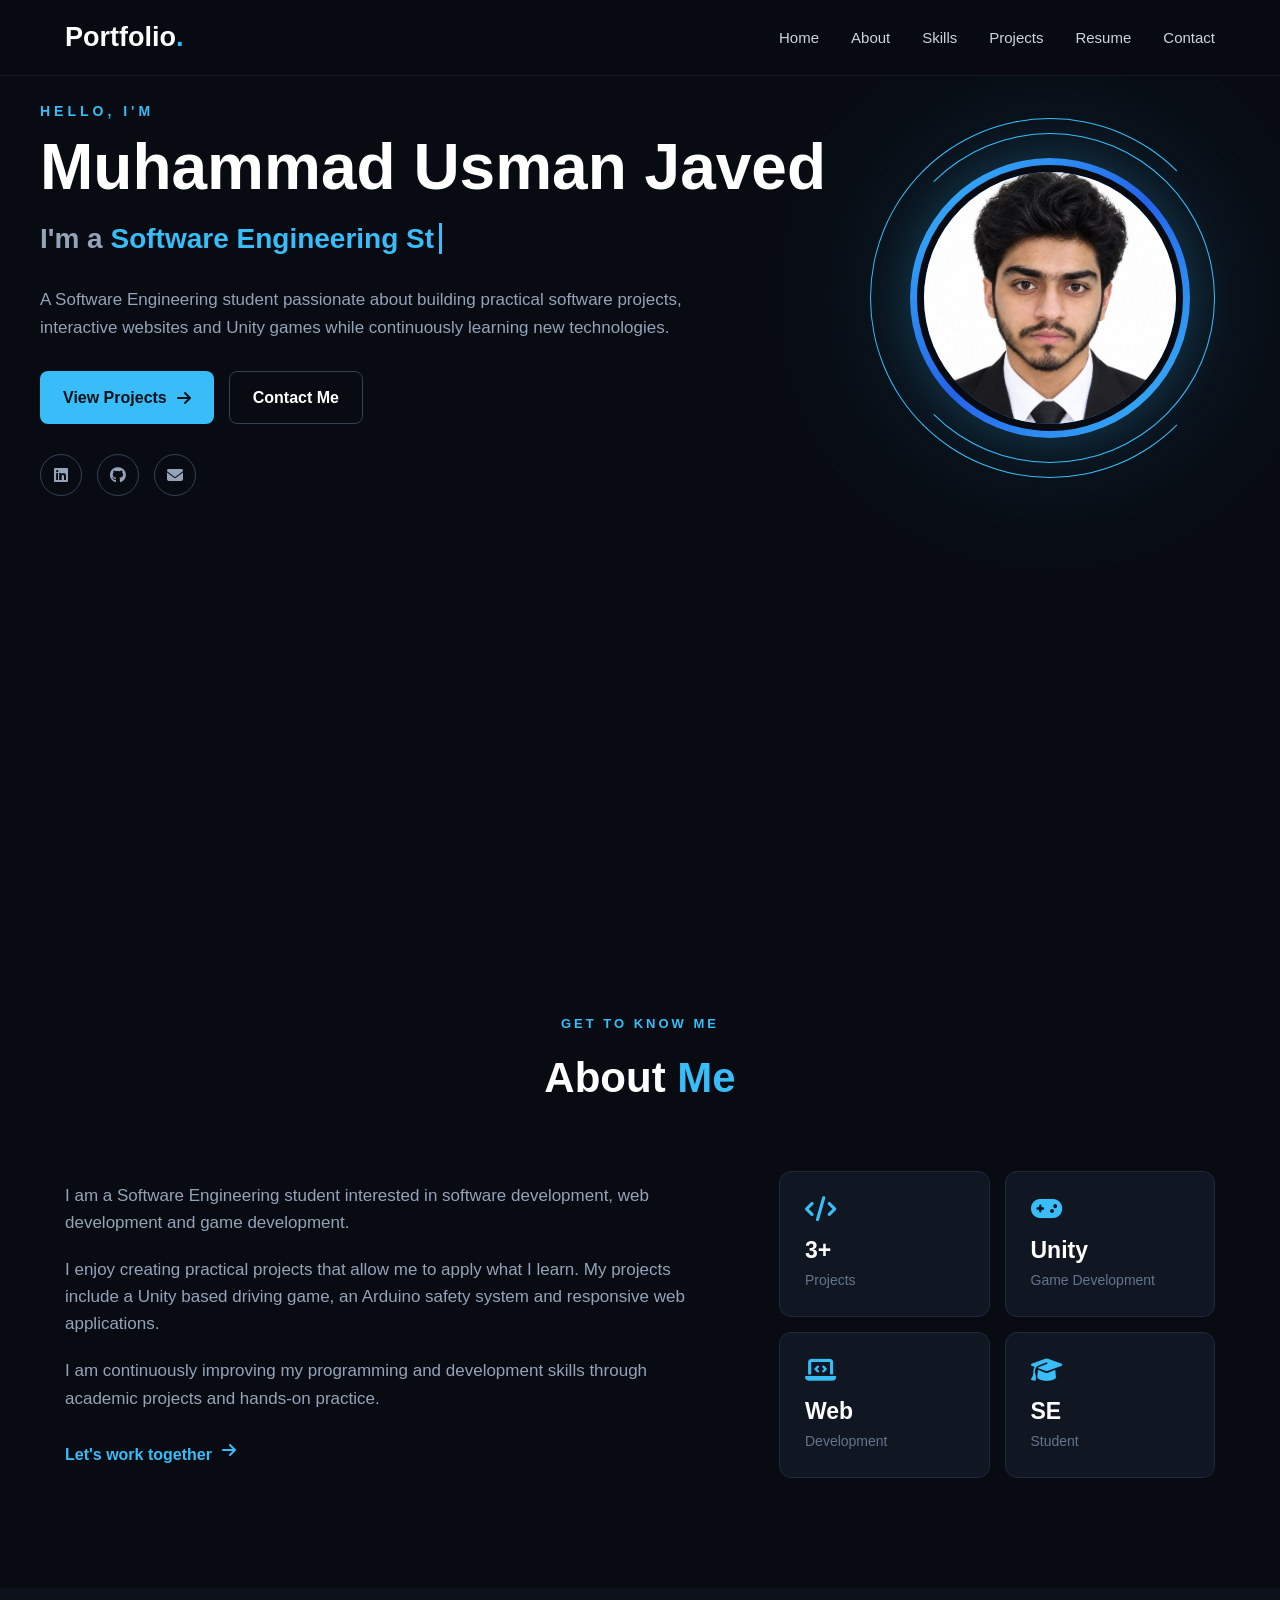
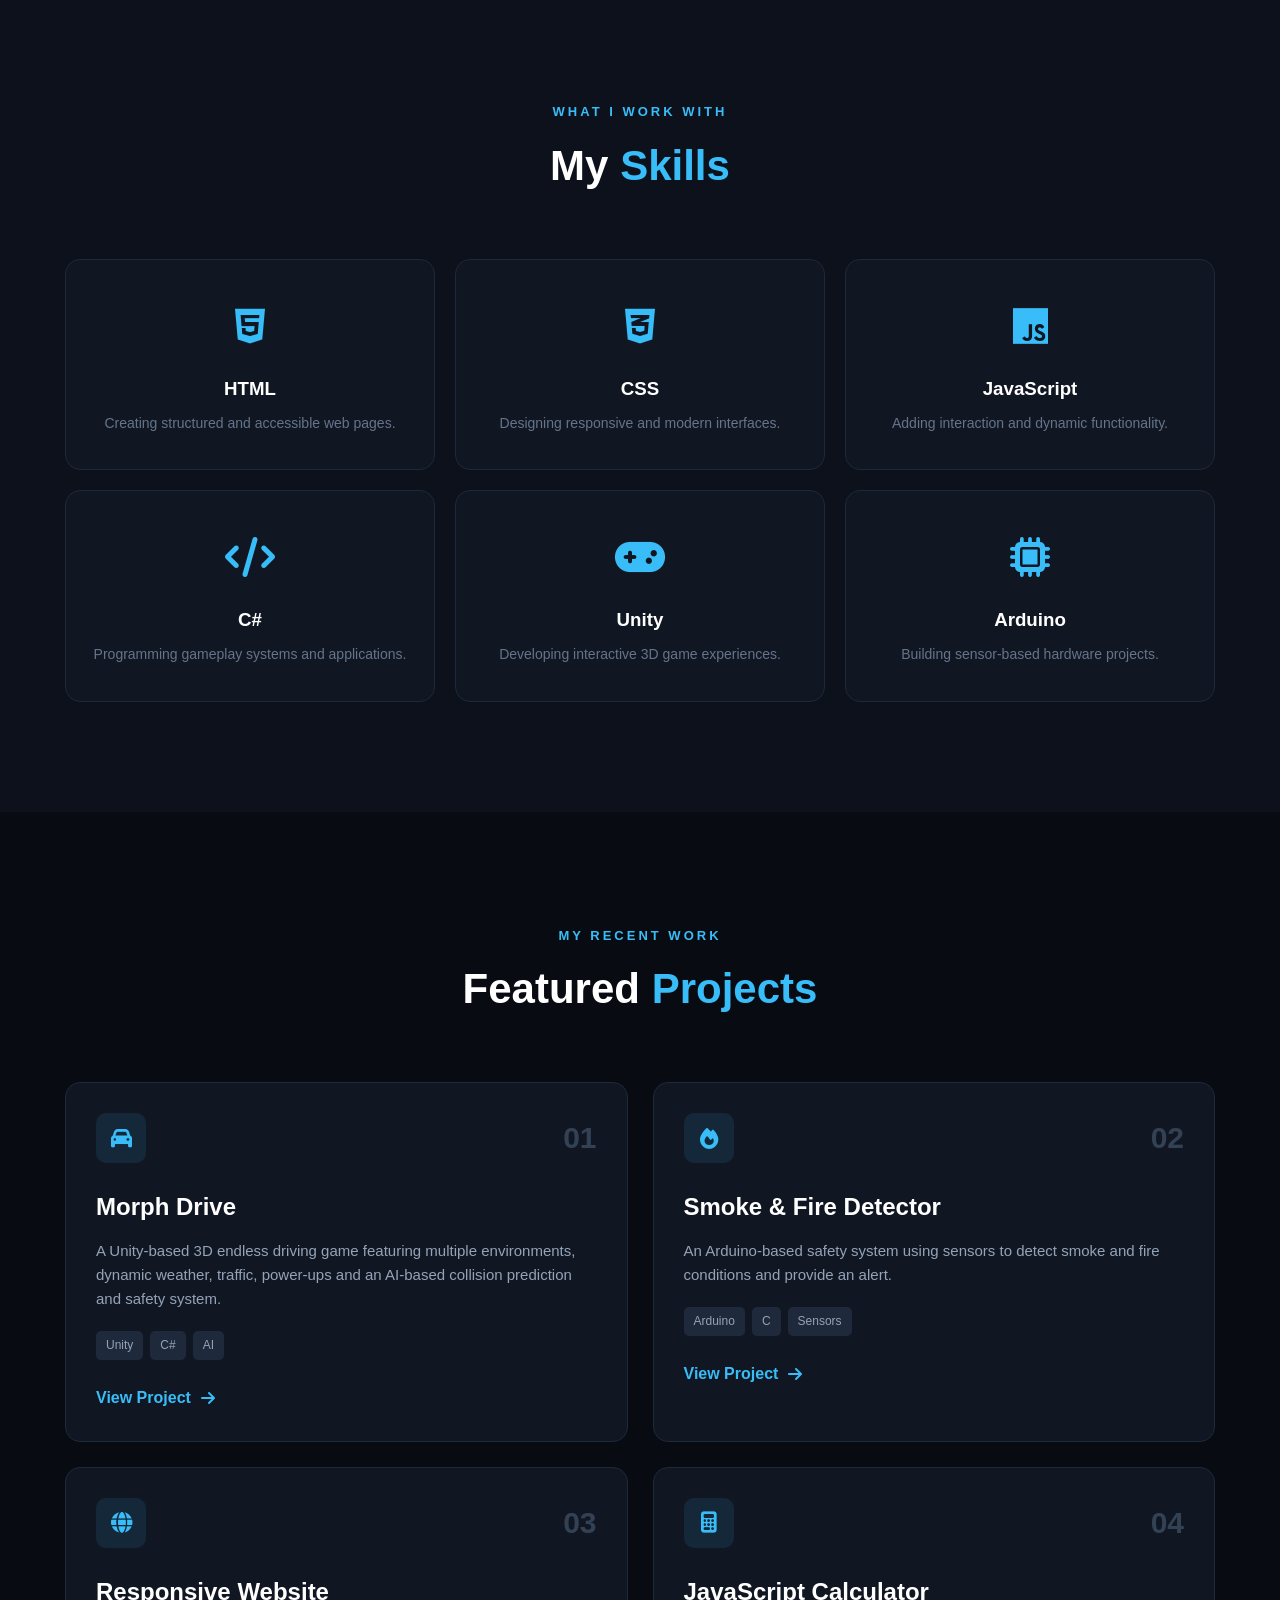
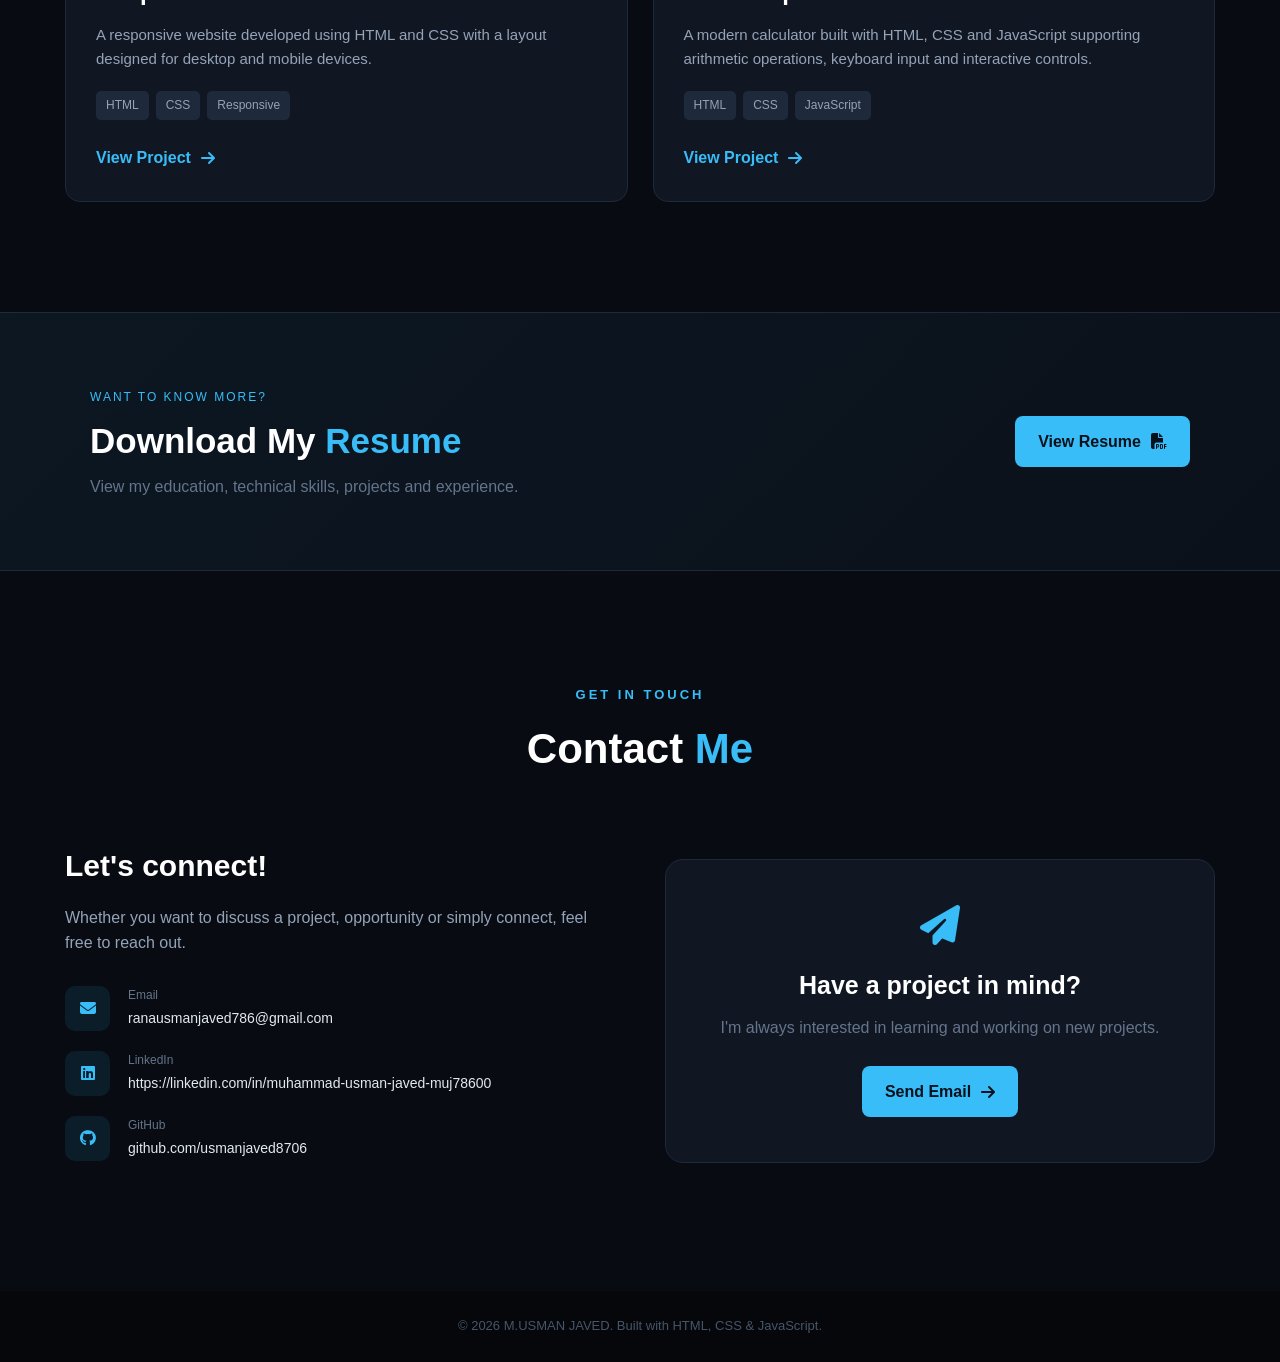
==== commit 86f819c8: "Merge portfolio files" ====
--- a/Index.html.html
+++ b/Index.html.html
@@ -1,718 +1,718 @@
-<!DOCTYPE html>
-<html lang="en">
-
-<head>
-    <meta charset="UTF-8">
-    <meta name="viewport" content="width=device-width, initial-scale=1.0">
-
-    <title>Muhammad Usman Javed| Software Engineering Student</title>
-
-    <link rel="stylesheet" href="style.css">
-
-    <!-- Font Awesome -->
-    <link rel="stylesheet"
-        href="https://cdnjs.cloudflare.com/ajax/libs/font-awesome/6.5.2/css/all.min.css">
-</head>
-
-<body>
-
-    <!-- =========================
-            NAVBAR
-    ========================== -->
-
-    <header class="header">
-
-        <nav class="navbar">
-
-            <a href="#home" class="logo">
-                Portfolio<span>.</span>
-            </a>
-
-            <button class="menu-toggle" id="menuToggle">
-                <i class="fas fa-bars"></i>
-            </button>
-
-            <ul class="nav-links" id="navLinks">
-
-                <li>
-                    <a href="#home">Home</a>
-                </li>
-
-                <li>
-                    <a href="#about">About</a>
-                </li>
-
-                <li>
-                    <a href="#skills">Skills</a>
-                </li>
-
-                <li>
-                    <a href="#projects">Projects</a>
-                </li>
-
-                <li>
-                    <a href="#resume">Resume</a>
-                </li>
-
-                <li>
-                    <a href="#contact">Contact</a>
-                </li>
-
-            </ul>
-
-        </nav>
-
-    </header>
-
-
-    <!-- =========================
-         HERO
-    ========================== -->
-
-    <section id="home" class="hero">
-
-        <div class="hero-container">
-
-            <!-- LEFT SIDE -->
-
-            <div class="hero-content">
-
-                <p class="hello">
-                    HELLO, I'M
-                </p>
-
-                <h1>
-                    Muhammad Usman Javed
-                </h1>
-
-                <h2>
-                    I'm a
-                    <span id="typing"></span>
-                </h2>
-
-                <p class="hero-description">
-                    A Software Engineering student passionate about
-                    building practical software projects, interactive
-                    websites and Unity games while continuously
-                    learning new technologies.
-                </p>
-
-                <div class="hero-buttons">
-
-                    <a href="#projects" class="btn primary-btn">
-                        View Projects
-                        <i class="fas fa-arrow-right"></i>
-                    </a>
-
-                    <a href="#contact" class="btn secondary-btn">
-                        Contact Me
-                    </a>
-
-                </div>
-
-                <div class="social-links">
-
-                    <a href="https://linkedin.com/in/muhammad-usman-javed-muj78600" target="_blank">
-                        <i class="fab fa-linkedin"></i>
-                    </a>
-
-                    <a href="https://github.com/usmanjaved8706" target="_blank">
-                        <i class="fab fa-github"></i>
-                    </a>
-
-                    <a href="mailto:ranausmanjaved786@gmail.com">
-                        <i class="fas fa-envelope"></i>
-                    </a>
-
-                </div>
-
-            </div>
-
-
-            <!-- PROFILE PHOTO -->
-
-            <div class="profile-container">
-
-                <div class="profile-glow"></div>
-
-                <div class="profile-circle">
-
-                    <img src="My Picture.jpeg"
-                        alt="Profile Photo">
-
-                </div>
-
-                <div class="profile-decoration decoration-one"></div>
-                <div class="profile-decoration decoration-two"></div>
-
-            </div>
-
-        </div>
-
-    </section>
-
-
-    <!-- =========================
-         ABOUT
-    ========================== -->
-
-    <section id="about" class="section">
-
-        <div class="section-heading">
-
-            <span>GET TO KNOW ME</span>
-
-            <h2>
-                About <strong>Me</strong>
-            </h2>
-
-        </div>
-
-        <div class="about-container">
-
-            <div class="about-text">
-
-                <p>
-                    I am a Software Engineering student interested in
-                    software development, web development and game
-                    development.
-                </p>
-
-                <p>
-                    I enjoy creating practical projects that allow me
-                    to apply what I learn. My projects include a Unity
-                    based driving game, an Arduino safety system and
-                    responsive web applications.
-                </p>
-
-                <p>
-                    I am continuously improving my programming and
-                    development skills through academic projects and
-                    hands-on practice.
-                </p>
-
-                <a href="#contact" class="text-link">
-                    Let's work together
-                    <i class="fas fa-arrow-right"></i>
-                </a>
-
-            </div>
-
-
-            <div class="about-stats">
-
-                <div class="stat-card">
-
-                    <i class="fas fa-code"></i>
-
-                    <h3>3+</h3>
-
-                    <p>Projects</p>
-
-                </div>
-
-                <div class="stat-card">
-
-                    <i class="fas fa-gamepad"></i>
-
-                    <h3>Unity</h3>
-
-                    <p>Game Development</p>
-
-                </div>
-
-                <div class="stat-card">
-
-                    <i class="fas fa-laptop-code"></i>
-
-                    <h3>Web</h3>
-
-                    <p>Development</p>
-
-                </div>
-
-                <div class="stat-card">
-
-                    <i class="fas fa-graduation-cap"></i>
-
-                    <h3>SE</h3>
-
-                    <p>Student</p>
-
-                </div>
-
-            </div>
-
-        </div>
-
-    </section>
-
-
-    <!-- =========================
-         SKILLS
-    ========================== -->
-
-    <section id="skills" class="section skills-section">
-
-        <div class="section-heading">
-
-            <span>WHAT I WORK WITH</span>
-
-            <h2>
-                My <strong>Skills</strong>
-            </h2>
-
-        </div>
-
-
-        <div class="skills-grid">
-
-            <div class="skill-card">
-
-                <div class="skill-icon">
-                    <i class="fab fa-html5"></i>
-                </div>
-
-                <h3>HTML</h3>
-
-                <p>
-                    Creating structured and accessible web pages.
-                </p>
-
-            </div>
-
-
-            <div class="skill-card">
-
-                <div class="skill-icon">
-                    <i class="fab fa-css3-alt"></i>
-                </div>
-
-                <h3>CSS</h3>
-
-                <p>
-                    Designing responsive and modern interfaces.
-                </p>
-
-            </div>
-
-
-            <div class="skill-card">
-
-                <div class="skill-icon">
-                    <i class="fab fa-js"></i>
-                </div>
-
-                <h3>JavaScript</h3>
-
-                <p>
-                    Adding interaction and dynamic functionality.
-                </p>
-
-            </div>
-
-
-            <div class="skill-card">
-
-                <div class="skill-icon">
-                    <i class="fas fa-code"></i>
-                </div>
-
-                <h3>C#</h3>
-
-                <p>
-                    Programming gameplay systems and applications.
-                </p>
-
-            </div>
-
-
-            <div class="skill-card">
-
-                <div class="skill-icon">
-                    <i class="fas fa-gamepad"></i>
-                </div>
-
-                <h3>Unity</h3>
-
-                <p>
-                    Developing interactive 3D game experiences.
-                </p>
-
-            </div>
-
-
-            <div class="skill-card">
-
-                <div class="skill-icon">
-                    <i class="fas fa-microchip"></i>
-                </div>
-
-                <h3>Arduino</h3>
-
-                <p>
-                    Building sensor-based hardware projects.
-                </p>
-
-            </div>
-
-        </div>
-
-    </section>
-
-
-    <!-- =========================
-         PROJECTS
-    ========================== -->
-
-    <section id="projects" class="section">
-
-        <div class="section-heading">
-
-            <span>MY RECENT WORK</span>
-
-            <h2>
-                Featured <strong>Projects</strong>
-            </h2>
-
-        </div>
-
-
-        <div class="projects-grid">
-
-
-            <!-- PROJECT 1 -->
-
-            <div class="project-card">
-
-                <div class="project-top">
-
-                    <div class="project-icon">
-                        <i class="fas fa-car"></i>
-                    </div>
-
-                    <span>
-                        01
-                    </span>
-
-                </div>
-
-                <h3>
-                    Morph Drive
-                </h3>
-
-                <p>
-                    A Unity-based 3D endless driving game featuring
-                    multiple environments, dynamic weather, traffic,
-                    power-ups and an AI-based collision prediction
-                    and safety system.
-                </p>
-
-                <div class="project-tags">
-
-                    <span>Unity</span>
-                    <span>C#</span>
-                    <span>AI</span>
-
-                </div>
-
-                <a href="#" class="project-link">
-                    View Project
-                    <i class="fas fa-arrow-right"></i>
-                </a>
-
-            </div>
-
-
-            <!-- PROJECT 2 -->
-
-            <div class="project-card">
-
-                <div class="project-top">
-
-                    <div class="project-icon">
-                        <i class="fas fa-fire"></i>
-                    </div>
-
-                    <span>
-                        02
-                    </span>
-
-                </div>
-
-                <h3>
-                    Smoke & Fire Detector
-                </h3>
-
-                <p>
-                    An Arduino-based safety system using sensors
-                    to detect smoke and fire conditions and provide
-                    an alert.
-                </p>
-
-                <div class="project-tags">
-
-                    <span>Arduino</span>
-                    <span>C</span>
-                    <span>Sensors</span>
-
-                </div>
-
-                <a href="#" class="project-link">
-                    View Project
-                    <i class="fas fa-arrow-right"></i>
-                </a>
-
-            </div>
-
-
-            <!-- PROJECT 3 -->
-
-            <div class="project-card">
-
-                <div class="project-top">
-
-                    <div class="project-icon">
-                        <i class="fas fa-globe"></i>
-                    </div>
-
-                    <span>
-                        03
-                    </span>
-
-                </div>
-
-                <h3>
-                    Responsive Website
-                </h3>
-
-                <p>
-                    A responsive website developed using HTML and
-                    CSS with a layout designed for desktop and
-                    mobile devices.
-                </p>
-
-                <div class="project-tags">
-
-                    <span>HTML</span>
-                    <span>CSS</span>
-                    <span>Responsive</span>
-
-                </div>
-
-                <a href="#" class="project-link">
-                    View Project
-                    <i class="fas fa-arrow-right"></i>
-                </a>
-
-            </div>
-
-
-            <!-- PROJECT 4 -->
-
-            <div class="project-card">
-
-                <div class="project-top">
-
-                    <div class="project-icon">
-                        <i class="fas fa-calculator"></i>
-                    </div>
-
-                    <span>
-                        04
-                    </span>
-
-                </div>
-
-                <h3>
-                    JavaScript Calculator
-                </h3>
-
-                <p>
-                    A modern calculator built with HTML, CSS and
-                    JavaScript supporting arithmetic operations,
-                    keyboard input and interactive controls.
-                </p>
-
-                <div class="project-tags">
-
-                    <span>HTML</span>
-                    <span>CSS</span>
-                    <span>JavaScript</span>
-
-                </div>
-
-                <a href="#" class="project-link">
-                    View Project
-                    <i class="fas fa-arrow-right"></i>
-                </a>
-
-            </div>
-
-        </div>
-
-    </section>
-
-
-    <!-- =========================
-         RESUME
-    ========================== -->
-
-    <section id="resume" class="resume-section">
-
-        <div class="resume-content">
-
-            <div>
-
-                <span class="resume-small">
-                    WANT TO KNOW MORE?
-                </span>
-
-                <h2>
-                    Download My <strong>Resume</strong>
-                </h2>
-
-                <p>
-                    View my education, technical skills, projects
-                    and experience.
-                </p>
-
-            </div>
-
-            <a href="Muhammad Usman Javed CV.pdf"
-                target="_blank"
-                class="btn primary-btn">
-
-                View Resume
-
-                <i class="fas fa-file-pdf"></i>
-
-            </a>
-
-        </div>
-
-    </section>
-
-
-    <!-- =========================
-         CONTACT
-    ========================== -->
-
-    <section id="contact" class="section contact-section">
-
-        <div class="section-heading">
-
-            <span>GET IN TOUCH</span>
-
-            <h2>
-                Contact <strong>Me</strong>
-            </h2>
-
-        </div>
-
-
-        <div class="contact-container">
-
-            <div class="contact-text">
-
-                <h3>
-                    Let's connect!
-                </h3>
-
-                <p>
-                    Whether you want to discuss a project,
-                    opportunity or simply connect, feel free
-                    to reach out.
-                </p>
-
-                <div class="contact-item">
-
-                    <i class="fas fa-envelope"></i>
-
-                    <div>
-                        <span>Email</span>
-                        <a href="mailto:ranausmanjaved786@gmail.com">
-                        ranausmanjaved786@gmail.com
-                    </a>
-                    </div>
-
-                </div>
-
-
-                <div class="contact-item">
-
-                    <i class="fab fa-linkedin"></i>
-
-                    <div>
-                        <span>LinkedIn</span>
-                        <a href="https://linkedin.com/in/muhammad-usman-javed-muj78600" target="_blank">
-                            https://linkedin.com/in/muhammad-usman-javed-muj78600
-                        </a>
-                    </div>
-
-                </div>
-
-
-                <div class="contact-item">
-
-                    <i class="fab fa-github"></i>
-
-                    <div>
-                        <span>GitHub</span>
-                        <a href="https://github.com/usmanjaved8706" target="_blank">
-                            github.com/usmanjaved8706
-                        </a>
-                    </div>
-
-                </div>
-
-            </div>
-
-
-            <div class="contact-card">
-
-                <i class="fas fa-paper-plane"></i>
-
-                <h3>
-                    Have a project in mind?
-                </h3>
-
-                <p>
-                    I'm always interested in learning and
-                    working on new projects.
-                </p>
-
-                <a href="mailto:ranausmanjaved786@gmail.com" class="btn primary-btn">
-
-                    Send Email
-
-                    <i class="fas fa-arrow-right"></i>
-
-                </a>
-
-            </div>
-
-        </div>
-
-    </section>
-
-
-    <!-- =========================
-         FOOTER
-    ========================== -->
-
-    <footer>
-
-        <p>
-            © 2026 M.USMAN JAVED.
-            Built with HTML, CSS & JavaScript.
-        </p>
-
-    </footer>
-
-
-    <script src="script.js"></script>
-
-</body>
-
+<!DOCTYPE html>
+<html lang="en">
+
+<head>
+    <meta charset="UTF-8">
+    <meta name="viewport" content="width=device-width, initial-scale=1.0">
+
+    <title>Muhammad Usman Javed| Software Engineering Student</title>
+
+    <link rel="stylesheet" href="style.css">
+
+    <!-- Font Awesome -->
+    <link rel="stylesheet"
+        href="https://cdnjs.cloudflare.com/ajax/libs/font-awesome/6.5.2/css/all.min.css">
+</head>
+
+<body>
+
+    <!-- =========================
+         NAVBAR
+    ========================== -->
+
+    <header class="header">
+
+        <nav class="navbar">
+
+            <a href="#home" class="logo">
+                Portfolio<span>.</span>
+            </a>
+
+            <button class="menu-toggle" id="menuToggle">
+                <i class="fas fa-bars"></i>
+            </button>
+
+            <ul class="nav-links" id="navLinks">
+
+                <li>
+                    <a href="#home">Home</a>
+                </li>
+
+                <li>
+                    <a href="#about">About</a>
+                </li>
+
+                <li>
+                    <a href="#skills">Skills</a>
+                </li>
+
+                <li>
+                    <a href="#projects">Projects</a>
+                </li>
+
+                <li>
+                    <a href="#resume">Resume</a>
+                </li>
+
+                <li>
+                    <a href="#contact">Contact</a>
+                </li>
+
+            </ul>
+
+        </nav>
+
+    </header>
+
+
+    <!-- =========================
+         HERO
+    ========================== -->
+
+    <section id="home" class="hero">
+
+        <div class="hero-container">
+
+            <!-- LEFT SIDE -->
+
+            <div class="hero-content">
+
+                <p class="hello">
+                    HELLO, I'M
+                </p>
+
+                <h1>
+                    Muhammad Usman Javed
+                </h1>
+
+                <h2>
+                    I'm a
+                    <span id="typing"></span>
+                </h2>
+
+                <p class="hero-description">
+                    A Software Engineering student passionate about
+                    building practical software projects, interactive
+                    websites and Unity games while continuously
+                    learning new technologies.
+                </p>
+
+                <div class="hero-buttons">
+
+                    <a href="#projects" class="btn primary-btn">
+                        View Projects
+                        <i class="fas fa-arrow-right"></i>
+                    </a>
+
+                    <a href="#contact" class="btn secondary-btn">
+                        Contact Me
+                    </a>
+
+                </div>
+
+                <div class="social-links">
+
+                    <a href="https://linkedin.com/in/muhammad-usman-javed-muj78600" target="_blank">
+                        <i class="fab fa-linkedin"></i>
+                    </a>
+
+                    <a href="https://github.com/usmanjaved8706" target="_blank">
+                        <i class="fab fa-github"></i>
+                    </a>
+
+                    <a href="mailto:ranausmanjaved786@gmail.com">
+                        <i class="fas fa-envelope"></i>
+                    </a>
+
+                </div>
+
+            </div>
+
+
+            <!-- PROFILE PHOTO -->
+
+            <div class="profile-container">
+
+                <div class="profile-glow"></div>
+
+                <div class="profile-circle">
+
+                    <img src="My Picture.jpeg"
+                        alt="Profile Photo">
+
+                </div>
+
+                <div class="profile-decoration decoration-one"></div>
+                <div class="profile-decoration decoration-two"></div>
+
+            </div>
+
+        </div>
+
+    </section>
+
+
+    <!-- =========================
+         ABOUT
+    ========================== -->
+
+    <section id="about" class="section">
+
+        <div class="section-heading">
+
+            <span>GET TO KNOW ME</span>
+
+            <h2>
+                About <strong>Me</strong>
+            </h2>
+
+        </div>
+
+        <div class="about-container">
+
+            <div class="about-text">
+
+                <p>
+                    I am a Software Engineering student interested in
+                    software development, web development and game
+                    development.
+                </p>
+
+                <p>
+                    I enjoy creating practical projects that allow me
+                    to apply what I learn. My projects include a Unity
+                    based driving game, an Arduino safety system and
+                    responsive web applications.
+                </p>
+
+                <p>
+                    I am continuously improving my programming and
+                    development skills through academic projects and
+                    hands-on practice.
+                </p>
+
+                <a href="#contact" class="text-link">
+                    Let's work together
+                    <i class="fas fa-arrow-right"></i>
+                </a>
+
+            </div>
+
+
+            <div class="about-stats">
+
+                <div class="stat-card">
+
+                    <i class="fas fa-code"></i>
+
+                    <h3>3+</h3>
+
+                    <p>Projects</p>
+
+                </div>
+
+                <div class="stat-card">
+
+                    <i class="fas fa-gamepad"></i>
+
+                    <h3>Unity</h3>
+
+                    <p>Game Development</p>
+
+                </div>
+
+                <div class="stat-card">
+
+                    <i class="fas fa-laptop-code"></i>
+
+                    <h3>Web</h3>
+
+                    <p>Development</p>
+
+                </div>
+
+                <div class="stat-card">
+
+                    <i class="fas fa-graduation-cap"></i>
+
+                    <h3>SE</h3>
+
+                    <p>Student</p>
+
+                </div>
+
+            </div>
+
+        </div>
+
+    </section>
+
+
+    <!-- =========================
+         SKILLS
+    ========================== -->
+
+    <section id="skills" class="section skills-section">
+
+        <div class="section-heading">
+
+            <span>WHAT I WORK WITH</span>
+
+            <h2>
+                My <strong>Skills</strong>
+            </h2>
+
+        </div>
+
+
+        <div class="skills-grid">
+
+            <div class="skill-card">
+
+                <div class="skill-icon">
+                    <i class="fab fa-html5"></i>
+                </div>
+
+                <h3>HTML</h3>
+
+                <p>
+                    Creating structured and accessible web pages.
+                </p>
+
+            </div>
+
+
+            <div class="skill-card">
+
+                <div class="skill-icon">
+                    <i class="fab fa-css3-alt"></i>
+                </div>
+
+                <h3>CSS</h3>
+
+                <p>
+                    Designing responsive and modern interfaces.
+                </p>
+
+            </div>
+
+
+            <div class="skill-card">
+
+                <div class="skill-icon">
+                    <i class="fab fa-js"></i>
+                </div>
+
+                <h3>JavaScript</h3>
+
+                <p>
+                    Adding interaction and dynamic functionality.
+                </p>
+
+            </div>
+
+
+            <div class="skill-card">
+
+                <div class="skill-icon">
+                    <i class="fas fa-code"></i>
+                </div>
+
+                <h3>C#</h3>
+
+                <p>
+                    Programming gameplay systems and applications.
+                </p>
+
+            </div>
+
+
+            <div class="skill-card">
+
+                <div class="skill-icon">
+                    <i class="fas fa-gamepad"></i>
+                </div>
+
+                <h3>Unity</h3>
+
+                <p>
+                    Developing interactive 3D game experiences.
+                </p>
+
+            </div>
+
+
+            <div class="skill-card">
+
+                <div class="skill-icon">
+                    <i class="fas fa-microchip"></i>
+                </div>
+
+                <h3>Arduino</h3>
+
+                <p>
+                    Building sensor-based hardware projects.
+                </p>
+
+            </div>
+
+        </div>
+
+    </section>
+
+
+    <!-- =========================
+         PROJECTS
+    ========================== -->
+
+    <section id="projects" class="section">
+
+        <div class="section-heading">
+
+            <span>MY RECENT WORK</span>
+
+            <h2>
+                Featured <strong>Projects</strong>
+            </h2>
+
+        </div>
+
+
+        <div class="projects-grid">
+
+
+            <!-- PROJECT 1 -->
+
+            <div class="project-card">
+
+                <div class="project-top">
+
+                    <div class="project-icon">
+                        <i class="fas fa-car"></i>
+                    </div>
+
+                    <span>
+                        01
+                    </span>
+
+                </div>
+
+                <h3>
+                    Morph Drive
+                </h3>
+
+                <p>
+                    A Unity-based 3D endless driving game featuring
+                    multiple environments, dynamic weather, traffic,
+                    power-ups and an AI-based collision prediction
+                    and safety system.
+                </p>
+
+                <div class="project-tags">
+
+                    <span>Unity</span>
+                    <span>C#</span>
+                    <span>AI</span>
+
+                </div>
+
+                <a href="#" class="project-link">
+                    View Project
+                    <i class="fas fa-arrow-right"></i>
+                </a>
+
+            </div>
+
+
+            <!-- PROJECT 2 -->
+
+            <div class="project-card">
+
+                <div class="project-top">
+
+                    <div class="project-icon">
+                        <i class="fas fa-fire"></i>
+                    </div>
+
+                    <span>
+                        02
+                    </span>
+
+                </div>
+
+                <h3>
+                    Smoke & Fire Detector
+                </h3>
+
+                <p>
+                    An Arduino-based safety system using sensors
+                    to detect smoke and fire conditions and provide
+                    an alert.
+                </p>
+
+                <div class="project-tags">
+
+                    <span>Arduino</span>
+                    <span>C</span>
+                    <span>Sensors</span>
+
+                </div>
+
+                <a href="#" class="project-link">
+                    View Project
+                    <i class="fas fa-arrow-right"></i>
+                </a>
+
+            </div>
+
+
+            <!-- PROJECT 3 -->
+
+            <div class="project-card">
+
+                <div class="project-top">
+
+                    <div class="project-icon">
+                        <i class="fas fa-globe"></i>
+                    </div>
+
+                    <span>
+                        03
+                    </span>
+
+                </div>
+
+                <h3>
+                    Responsive Website
+                </h3>
+
+                <p>
+                    A responsive website developed using HTML and
+                    CSS with a layout designed for desktop and
+                    mobile devices.
+                </p>
+
+                <div class="project-tags">
+
+                    <span>HTML</span>
+                    <span>CSS</span>
+                    <span>Responsive</span>
+
+                </div>
+
+                <a href="#" class="project-link">
+                    View Project
+                    <i class="fas fa-arrow-right"></i>
+                </a>
+
+            </div>
+
+
+            <!-- PROJECT 4 -->
+
+            <div class="project-card">
+
+                <div class="project-top">
+
+                    <div class="project-icon">
+                        <i class="fas fa-calculator"></i>
+                    </div>
+
+                    <span>
+                        04
+                    </span>
+
+                </div>
+
+                <h3>
+                    JavaScript Calculator
+                </h3>
+
+                <p>
+                    A modern calculator built with HTML, CSS and
+                    JavaScript supporting arithmetic operations,
+                    keyboard input and interactive controls.
+                </p>
+
+                <div class="project-tags">
+
+                    <span>HTML</span>
+                    <span>CSS</span>
+                    <span>JavaScript</span>
+
+                </div>
+
+                <a href="#" class="project-link">
+                    View Project
+                    <i class="fas fa-arrow-right"></i>
+                </a>
+
+            </div>
+
+        </div>
+
+    </section>
+
+
+    <!-- =========================
+         RESUME
+    ========================== -->
+
+    <section id="resume" class="resume-section">
+
+        <div class="resume-content">
+
+            <div>
+
+                <span class="resume-small">
+                    WANT TO KNOW MORE?
+                </span>
+
+                <h2>
+                    Download My <strong>Resume</strong>
+                </h2>
+
+                <p>
+                    View my education, technical skills, projects
+                    and experience.
+                </p>
+
+            </div>
+
+            <a href="Muhammad Usman Javed CV.pdf"
+                target="_blank"
+                class="btn primary-btn">
+
+                View Resume
+
+                <i class="fas fa-file-pdf"></i>
+
+            </a>
+
+        </div>
+
+    </section>
+
+
+    <!-- =========================
+         CONTACT
+    ========================== -->
+
+    <section id="contact" class="section contact-section">
+
+        <div class="section-heading">
+
+            <span>GET IN TOUCH</span>
+
+            <h2>
+                Contact <strong>Me</strong>
+            </h2>
+
+        </div>
+
+
+        <div class="contact-container">
+
+            <div class="contact-text">
+
+                <h3>
+                    Let's connect!
+                </h3>
+
+                <p>
+                    Whether you want to discuss a project,
+                    opportunity or simply connect, feel free
+                    to reach out.
+                </p>
+
+                <div class="contact-item">
+
+                    <i class="fas fa-envelope"></i>
+
+                    <div>
+                        <span>Email</span>
+                        <a href="mailto:ranausmanjaved786@gmail.com">
+                        ranausmanjaved786@gmail.com
+                    </a>
+                    </div>
+
+                </div>
+
+
+                <div class="contact-item">
+
+                    <i class="fab fa-linkedin"></i>
+
+                    <div>
+                        <span>LinkedIn</span>
+                        <a href="https://linkedin.com/in/muhammad-usman-javed-muj78600" target="_blank">
+                            https://linkedin.com/in/muhammad-usman-javed-muj78600
+                        </a>
+                    </div>
+
+                </div>
+
+
+                <div class="contact-item">
+
+                    <i class="fab fa-github"></i>
+
+                    <div>
+                        <span>GitHub</span>
+                        <a href="https://github.com/usmanjaved8706" target="_blank">
+                            github.com/usmanjaved8706
+                        </a>
+                    </div>
+
+                </div>
+
+            </div>
+
+
+            <div class="contact-card">
+
+                <i class="fas fa-paper-plane"></i>
+
+                <h3>
+                    Have a project in mind?
+                </h3>
+
+                <p>
+                    I'm always interested in learning and
+                    working on new projects.
+                </p>
+
+                <a href="mailto:ranausmanjaved786@gmail.com" class="btn primary-btn">
+
+                    Send Email
+
+                    <i class="fas fa-arrow-right"></i>
+
+                </a>
+
+            </div>
+
+        </div>
+
+    </section>
+
+
+    <!-- =========================
+         FOOTER
+    ========================== -->
+
+    <footer>
+
+        <p>
+            © 2026 M.USMAN JAVED.
+            Built with HTML, CSS & JavaScript.
+        </p>
+
+    </footer>
+
+
+    <script src="script.js"></script>
+
+</body>
+
 </html>
